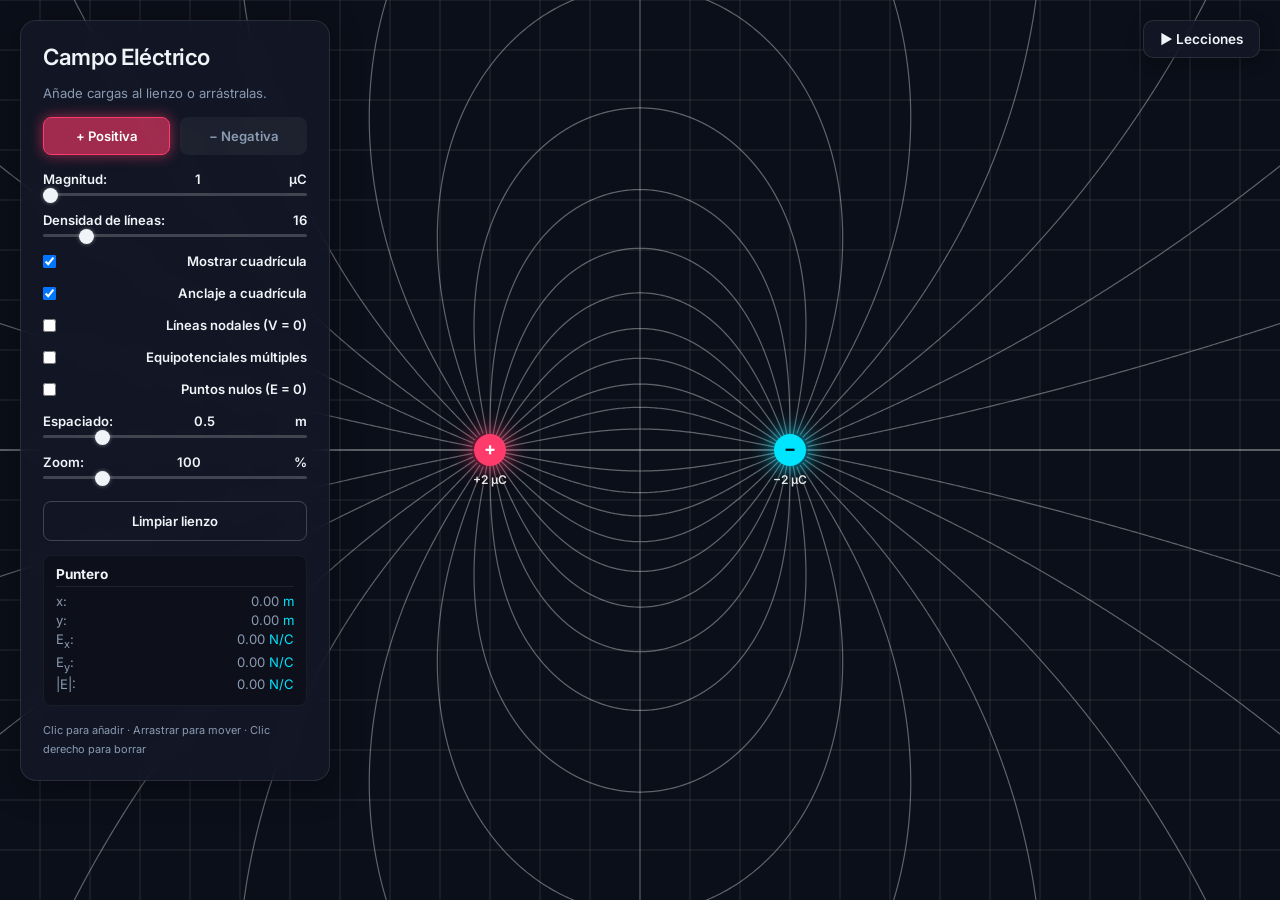
==== visualizador_completo.html @ 5a0ca658 "Simulador de campo eléctrico — nivel ingeniería Visualizador interactivo de electrostática para el c" ====
<!DOCTYPE html>
<html lang="es">
<head>
    <meta charset="UTF-8">
    <meta name="viewport" content="width=device-width, initial-scale=1.0">
    <title>Visualizador de Campo Eléctrico</title>
    <meta name="description" content="Simulación interactiva de líneas de campo eléctrico para configuraciones de cargas puntuales discretas.">
    <link href="https://fonts.googleapis.com/css2?family=Inter:wght@300;400;600&display=swap" rel="stylesheet">
    <style>
        :root {
            --bg-color: #0b0f19;
            --panel-bg: rgba(20, 25, 40, 0.75);
            --panel-border: rgba(255, 255, 255, 0.1);
            --text-main: #f0f4f8;
            --text-muted: #8a9bb2;
            --accent-pos: #ff3b6b;
            --accent-pos-glow: rgba(255, 59, 107, 0.6);
            --accent-neg: #00e5ff;
            --accent-neg-glow: rgba(0, 229, 255, 0.6);
            --accent-gold: #ffca28;
            --challenge-color: #ff9800;
        }

        * { box-sizing: border-box; margin: 0; padding: 0; }

        body {
            font-family: 'Inter', sans-serif;
            background-color: var(--bg-color);
            color: var(--text-main);
            overflow: hidden;
            width: 100vw;
            height: 100vh;
            display: flex;
        }

        #simulationCanvas {
            position: absolute;
            top: 0; left: 0;
            width: 100%; height: 100%;
            z-index: 1;
        }

        /* ── Glass Panel (shared) ── */
        .glass-panel {
            position: absolute;
            background: var(--panel-bg);
            backdrop-filter: blur(14px);
            -webkit-backdrop-filter: blur(14px);
            border: 1px solid var(--panel-border);
            border-radius: 16px;
            padding: 22px;
            z-index: 10;
            box-shadow: 0 8px 32px rgba(0, 0, 0, 0.35);
            display: flex;
            flex-direction: column;
            gap: 14px;
        }

        /* ── Control Panel (left) ── */
        #controlPanel {
            top: 20px;
            left: 20px;
            width: 310px;
            max-height: calc(100vh - 40px);
            overflow-y: auto;
            scrollbar-width: thin;
            scrollbar-color: rgba(255,255,255,0.1) transparent;
        }

        #controlPanel::-webkit-scrollbar { width: 4px; }
        #controlPanel::-webkit-scrollbar-thumb { background: rgba(255,255,255,0.1); border-radius: 2px; }

        h1 { font-size: 1.4rem; font-weight: 600; letter-spacing: -0.5px; }
        h2 { font-size: 1.1rem; font-weight: 600; }

        p, .legend { font-size: 0.82rem; color: var(--text-muted); line-height: 1.45; }

        .controls { display: flex; flex-direction: column; gap: 16px; }

        .charge-selector { display: flex; gap: 10px; }

        button {
            font-family: inherit;
            cursor: pointer;
            border: none;
            border-radius: 8px;
            padding: 10px 12px;
            font-weight: 600;
            font-size: 0.82rem;
            transition: all 0.2s ease;
        }

        .charge-btn {
            flex: 1;
            background: rgba(255,255,255,0.05);
            color: var(--text-muted);
            border: 1px solid transparent;
        }
        .charge-btn:hover { background: rgba(255,255,255,0.1); }
        .charge-btn.active.pos-btn { background: var(--accent-pos-glow); color: #fff; border-color: var(--accent-pos); box-shadow: 0 0 14px var(--accent-pos-glow); }
        .charge-btn.active.neg-btn { background: var(--accent-neg-glow); color: #0b0f19; border-color: var(--accent-neg); box-shadow: 0 0 14px var(--accent-neg-glow); }

        .slider-group { display: flex; flex-direction: column; gap: 6px; }

        label {
            font-size: 0.82rem;
            font-weight: 600;
            display: flex;
            justify-content: space-between;
            align-items: center;
        }

        input[type=range] { -webkit-appearance: none; width: 100%; background: transparent; }
        input[type=range]::-webkit-slider-thumb { -webkit-appearance: none; height: 15px; width: 15px; border-radius: 50%; background: var(--text-main); cursor: pointer; margin-top: -5.5px; box-shadow: 0 0 4px rgba(255,255,255,0.4); }
        input[type=range]::-webkit-slider-runnable-track { width: 100%; height: 3px; cursor: pointer; background: rgba(255,255,255,0.2); border-radius: 2px; }

        .action-btn {
            background: transparent;
            color: var(--text-main);
            border: 1px solid rgba(255,255,255,0.2);
            padding: 11px;
            margin-top: 6px;
        }
        .action-btn:hover { background: rgba(255,255,255,0.05); border-color: rgba(255,255,255,0.4); }

        .info-panel {
            background: rgba(0,0,0,0.25);
            border-radius: 8px;
            padding: 10px 12px;
            font-size: 0.82rem;
            border: 1px solid rgba(255,255,255,0.05);
        }
        .info-panel h3 { font-size: 0.85rem; margin-bottom: 6px; border-bottom: 1px solid rgba(255,255,255,0.08); padding-bottom: 4px; }
        .info-row { display: flex; justify-content: space-between; margin-bottom: 3px; color: var(--accent-neg); }
        .info-row span:first-child { color: var(--text-muted); }

        /* ── Lessons toggle button ── */
        .lessons-toggle-btn {
            position: absolute;
            top: 20px;
            right: 20px;
            z-index: 11;
            background: var(--panel-bg);
            backdrop-filter: blur(14px);
            -webkit-backdrop-filter: blur(14px);
            border: 1px solid var(--panel-border);
            border-radius: 10px;
            color: var(--text-main);
            padding: 10px 16px;
            font-size: 0.85rem;
            box-shadow: 0 4px 16px rgba(0,0,0,0.3);
            transition: background 0.2s, box-shadow 0.2s;
        }
        .lessons-toggle-btn:hover { background: rgba(30,36,58,0.9); box-shadow: 0 4px 24px rgba(0,0,0,0.5); }
        .lessons-toggle-btn.panel-open { opacity: 0; pointer-events: none; }

        /* ── Lesson Panel (right) ── */
        .lesson-panel {
            top: 20px;
            right: 20px;
            width: 340px;
            max-height: calc(100vh - 40px);
            overflow-y: auto;
            scrollbar-width: thin;
            scrollbar-color: rgba(255,255,255,0.1) transparent;
            gap: 12px;
            transition: transform 0.3s ease, opacity 0.3s ease;
        }
        .lesson-panel.hidden {
            transform: translateX(20px);
            opacity: 0;
            pointer-events: none;
        }
        .lesson-panel::-webkit-scrollbar { width: 4px; }
        .lesson-panel::-webkit-scrollbar-thumb { background: rgba(255,255,255,0.1); border-radius: 2px; }

        .lesson-panel-header { display: flex; justify-content: space-between; align-items: center; }

        .icon-btn {
            background: transparent;
            color: var(--text-muted);
            font-size: 1.2rem;
            padding: 2px 6px;
            border-radius: 4px;
            border: 1px solid transparent;
        }
        .icon-btn:hover { color: var(--text-main); border-color: var(--panel-border); }
        .icon-btn.small { font-size: 0.95rem; }

        .lesson-list { display: flex; flex-direction: column; gap: 6px; }

        .lesson-item {
            background: rgba(255,255,255,0.04);
            border: 1px solid rgba(255,255,255,0.07);
            border-radius: 10px;
            padding: 10px 12px;
            cursor: pointer;
            transition: background 0.15s, border-color 0.15s;
            display: flex;
            align-items: center;
            gap: 10px;
        }
        .lesson-item:hover { background: rgba(255,255,255,0.09); border-color: rgba(255,255,255,0.15); }
        .lesson-item.active { background: rgba(0,229,255,0.08); border-color: rgba(0,229,255,0.25); }

        .lesson-item-id { font-size: 0.7rem; font-weight: 600; color: var(--text-muted); min-width: 28px; }
        .lesson-item-title { flex: 1; font-size: 0.82rem; font-weight: 600; line-height: 1.3; }
        .lesson-difficulty { font-size: 0.65rem; color: var(--accent-gold); white-space: nowrap; }

        .topic-badge {
            display: inline-block;
            font-size: 0.65rem;
            padding: 2px 6px;
            border-radius: 4px;
            background: rgba(255,255,255,0.07);
            color: var(--text-muted);
            margin-bottom: 4px;
        }

        .lesson-detail {
            border-top: 1px solid rgba(255,255,255,0.08);
            padding-top: 12px;
            display: flex;
            flex-direction: column;
            gap: 10px;
        }
        .lesson-detail.hidden { display: none; }

        .lesson-detail-header { display: flex; align-items: center; gap: 8px; }

        .lesson-id-badge {
            font-size: 0.7rem;
            font-weight: 700;
            background: rgba(0,229,255,0.15);
            color: var(--accent-neg);
            border-radius: 4px;
            padding: 2px 6px;
        }

        .lesson-detail h3 { font-size: 1rem; font-weight: 600; line-height: 1.3; }
        .lesson-objective { font-size: 0.82rem; color: var(--text-muted); line-height: 1.45; }

        .lesson-section { display: flex; flex-direction: column; gap: 4px; }

        .collapsible-btn {
            background: rgba(255,255,255,0.04);
            border: 1px solid rgba(255,255,255,0.07);
            color: var(--text-main);
            text-align: left;
            padding: 7px 10px;
            border-radius: 6px;
            font-size: 0.78rem;
        }
        .collapsible-btn:hover { background: rgba(255,255,255,0.08); }

        .collapsible-body { padding: 8px 4px; font-size: 0.8rem; line-height: 1.5; color: var(--text-muted); }
        .collapsible-body.hidden { display: none; }
        .collapsible-body p { margin: 0; }

        .hints-list, .questions-list { padding-left: 16px; display: flex; flex-direction: column; gap: 6px; }
        .hints-list li, .questions-list li { font-size: 0.8rem; line-height: 1.45; }
        .hints-list li { list-style: none; padding-left: 0; color: var(--accent-neg); opacity: 0.4; transition: opacity 0.3s; }
        .hints-list li.revealed { opacity: 1; }

        .hint-btn {
            margin-top: 6px;
            background: transparent;
            border: 1px solid rgba(0,229,255,0.3);
            color: var(--accent-neg);
            padding: 5px 10px;
            font-size: 0.75rem;
            border-radius: 6px;
        }
        .hint-btn:hover { background: rgba(0,229,255,0.08); }
        .hint-btn:disabled { opacity: 0.3; cursor: default; }

        .lesson-nav { display: flex; gap: 8px; margin-top: 4px; }
        .nav-btn {
            flex: 1;
            background: rgba(255,255,255,0.05);
            border: 1px solid rgba(255,255,255,0.1);
            color: var(--text-main);
            padding: 7px;
            font-size: 0.78rem;
            border-radius: 7px;
        }
        .nav-btn:hover { background: rgba(255,255,255,0.1); }
        .nav-btn:disabled { opacity: 0.3; cursor: default; }

        .challenge-section { margin-top: 4px; }
        .challenge-start-btn {
            width: 100%;
            background: rgba(255,152,0,0.15);
            border: 1px solid rgba(255,152,0,0.4);
            color: var(--challenge-color);
            padding: 9px;
            font-size: 0.82rem;
            border-radius: 8px;
        }
        .challenge-start-btn:hover { background: rgba(255,152,0,0.25); }

        /* ── Challenge bar (bottom) ── */
        .challenge-bar {
            position: absolute;
            bottom: 20px;
            left: 50%;
            transform: translateX(-50%);
            z-index: 12;
            background: rgba(15,18,30,0.9);
            backdrop-filter: blur(14px);
            -webkit-backdrop-filter: blur(14px);
            border: 1px solid rgba(255,152,0,0.4);
            border-radius: 12px;
            padding: 12px 20px;
            box-shadow: 0 4px 24px rgba(255,152,0,0.15);
            min-width: 540px;
            max-width: calc(100vw - 700px);
        }
        .challenge-bar.hidden { display: none; }

        .challenge-bar-content { display: flex; align-items: center; gap: 14px; flex-wrap: wrap; }

        .challenge-label { font-size: 0.7rem; font-weight: 700; letter-spacing: 1px; color: var(--challenge-color); white-space: nowrap; }
        .challenge-desc { flex: 1; font-size: 0.8rem; color: var(--text-muted); line-height: 1.3; }
        .challenge-controls { display: flex; align-items: center; gap: 8px; }

        .eval-btn {
            background: rgba(255,152,0,0.2);
            border: 1px solid rgba(255,152,0,0.5);
            color: var(--challenge-color);
            padding: 6px 12px;
            border-radius: 7px;
            font-size: 0.78rem;
        }
        .eval-btn:hover { background: rgba(255,152,0,0.35); }

        .score-display {
            font-size: 0.82rem;
            font-weight: 700;
            padding: 4px 10px;
            border-radius: 6px;
            background: rgba(255,255,255,0.05);
            border: 1px solid rgba(255,255,255,0.1);
            white-space: nowrap;
        }
        .score-display.hidden { display: none; }
        .score-display.good { border-color: #4caf50; color: #4caf50; }
        .score-display.ok   { border-color: var(--accent-gold); color: var(--accent-gold); }
        .score-display.poor { border-color: var(--accent-pos); color: var(--accent-pos); }

        .exit-challenge-btn {
            background: transparent;
            border: 1px solid rgba(255,255,255,0.15);
            color: var(--text-muted);
            padding: 6px 10px;
            border-radius: 7px;
            font-size: 0.75rem;
        }
        .exit-challenge-btn:hover { border-color: rgba(255,255,255,0.3); color: var(--text-main); }

        /* ── Responsive ── */
        @media (max-width: 768px) {
            #controlPanel { top: auto; bottom: 80px; left: 10px; width: calc(100% - 20px); max-height: 50vh; }
            .lesson-panel { top: auto; bottom: 80px; right: 10px; width: calc(100% - 20px); max-height: 50vh; }
            .lessons-toggle-btn { top: auto; bottom: 20px; right: 10px; }
            .challenge-bar { bottom: 10px; min-width: unset; max-width: calc(100vw - 20px); left: 10px; transform: none; }
        }
    </style>
</head>
<body>
    <canvas id="simulationCanvas"></canvas>

    <!-- Panel de controles (izquierda) -->
    <div id="controlPanel" class="glass-panel">
        <h1>Campo Eléctrico</h1>
        <p>Añade cargas al lienzo o arrástralas.</p>

        <div class="controls">
            <div class="charge-selector">
                <button id="btnPositive" class="active charge-btn pos-btn">+ Positiva</button>
                <button id="btnNegative" class="charge-btn neg-btn">− Negativa</button>
            </div>

            <div class="slider-group">
                <label for="chargeMagnitude">Magnitud: <span id="magnitudeValue">1</span> &mu;C</label>
                <input type="range" id="chargeMagnitude" min="1" max="10" value="1">
            </div>

            <div class="slider-group">
                <label for="lineDensity">Densidad de líneas: <span id="densityValue">16</span></label>
                <input type="range" id="lineDensity" min="8" max="64" step="8" value="16">
            </div>

            <div class="slider-group">
                <label><input type="checkbox" id="showGrid" checked style="margin-right:5px;"> Mostrar cuadrícula</label>
            </div>

            <div class="slider-group">
                <label><input type="checkbox" id="snapToGrid" checked style="margin-right:5px;"> Anclaje a cuadrícula</label>
            </div>
            <div class="slider-group">
                <label><input type="checkbox" id="showNodalLines" style="margin-right:5px;"> Líneas nodales (V = 0)</label>
            </div>
            <div class="slider-group">
                <label><input type="checkbox" id="showEquipotentials" style="margin-right:5px;"> Equipotenciales múltiples</label>
            </div>
            <div class="slider-group">
                <label><input type="checkbox" id="showNullPoints" style="margin-right:5px;"> Puntos nulos (E = 0)</label>
            </div>

            <div class="slider-group">
                <label for="gridSpacing">Espaciado: <span id="gridSpacingValue">0.5</span> m</label>
                <input type="range" id="gridSpacing" min="0.1" max="2.0" step="0.1" value="0.5">
            </div>
            <div class="slider-group">
                <label for="zoomLevel">Zoom: <span id="zoomValue">100</span>%</label>
                <input type="range" id="zoomLevel" min="20" max="400" step="10" value="100">
            </div>

            <button id="btnClear" class="action-btn">Limpiar lienzo</button>
        </div>

        <div class="info-panel">
            <h3>Puntero</h3>
            <div class="info-row"><span>x:</span>   <span><span id="valX">0.00</span> m</span></div>
            <div class="info-row"><span>y:</span>   <span><span id="valY">0.00</span> m</span></div>
            <div class="info-row"><span>E<sub>x</sub>:</span> <span><span id="valEx">0.00</span> N/C</span></div>
            <div class="info-row"><span>E<sub>y</sub>:</span> <span><span id="valEy">0.00</span> N/C</span></div>
            <div class="info-row"><span>|E|:</span> <span><span id="valEmag">0.00</span> N/C</span></div>
        </div>

        <div class="legend">
            <small>Clic para añadir · Arrastrar para mover · Clic derecho para borrar</small>
        </div>
    </div>

    <!-- Botón flotante para abrir el panel de lecciones -->
    <button id="btnToggleLessons" class="lessons-toggle-btn" title="Abrir panel de lecciones">
        &#9654; Lecciones
    </button>

    <!-- Panel de lecciones (derecha, colapsable) -->
    <div id="lessonPanel" class="glass-panel lesson-panel hidden">
        <div class="lesson-panel-header">
            <h2>Lecciones</h2>
            <button id="btnCloseLessons" class="icon-btn" title="Cerrar">&times;</button>
        </div>

        <div id="lessonList" class="lesson-list"></div>

        <div id="lessonDetail" class="lesson-detail hidden">
            <div class="lesson-detail-header">
                <span id="lessonDetailId" class="lesson-id-badge"></span>
                <button id="btnCloseLesson" class="icon-btn small" title="Cerrar lección">&times;</button>
            </div>
            <h3 id="lessonDetailTitle"></h3>
            <p class="lesson-objective" id="lessonDetailObjective"></p>

            <div class="lesson-section">
                <button class="collapsible-btn" data-target="theoryBody">Teoría &#9660;</button>
                <div id="theoryBody" class="collapsible-body hidden">
                    <p id="lessonDetailTheory"></p>
                </div>
            </div>

            <div class="lesson-section">
                <button class="collapsible-btn" data-target="hintsBody">Pistas &#9660;</button>
                <div id="hintsBody" class="collapsible-body hidden">
                    <ul id="lessonDetailHints" class="hints-list"></ul>
                    <button id="btnNextHint" class="hint-btn">Siguiente pista</button>
                </div>
            </div>

            <div class="lesson-section">
                <button class="collapsible-btn" data-target="questionsBody">Preguntas &#9660;</button>
                <div id="questionsBody" class="collapsible-body hidden">
                    <ol id="lessonDetailQuestions" class="questions-list"></ol>
                </div>
            </div>

            <div class="lesson-nav">
                <button id="btnPrevLesson" class="nav-btn">&#8592; Anterior</button>
                <button id="btnNextLesson" class="nav-btn">Siguiente &#8594;</button>
            </div>

            <div id="challengeSection" class="challenge-section hidden">
                <button id="btnStartChallenge" class="challenge-start-btn">&#9654; Iniciar reto</button>
            </div>
        </div>
    </div>

    <!-- Barra de reto (aparece durante el modo reto) -->
    <div id="challengeBar" class="challenge-bar hidden">
        <div class="challenge-bar-content">
            <span class="challenge-label">MODO RETO</span>
            <span id="challengeDesc" class="challenge-desc"></span>
            <div class="challenge-controls">
                <button id="btnEvaluate" class="eval-btn">Evaluar similitud</button>
                <div id="scoreDisplay" class="score-display hidden">
                    Similitud: <span id="scoreValue">--</span>%
                </div>
                <button id="btnExitChallenge" class="exit-challenge-btn">Salir del reto</button>
            </div>
        </div>
    </div>

    <script>
    // ── Lesson data ────────────────────────────────────────────────────────────
    window.LESSONS = [
  {
    "id": "L01",
    "title": "Una carga puntual positiva: campo radial",
    "topic": "cargas_puntuales",
    "difficulty": 1,
    "physics_scenario": "Colocar una única carga puntual q = +1 nC en el origen (0, 0). Observar las líneas de campo eléctrico saliendo radialmente, el mapa de potencial decreciente con 1/r, y la ausencia de puntos nulos en la región visible.",
    "charges": [
      { "x_m": 0, "y_m": 0, "q": 1, "sign": 1 }
    ],
    "settings": {
      "zoom": 80,
      "lineDensity": 24,
      "showNodalLines": false,
      "showNullPoints": false,
      "showEquipotentials": true
    },
    "objective": "Relacionar la estructura radial del campo eléctrico con la Ley de Coulomb y deducir magnitud y posición de una carga puntual a partir de la topología del campo.",
    "theory": "Una carga puntual positiva q genera un campo E = kq/r² dirigido radialmente hacia afuera, con k ≈ 8.99×10⁹ N·m²/C². El potencial es V = kq/r, función solo de r, por lo que las superficies equipotenciales son esferas (círculos en 2D) centradas en la carga. La relación E = −∇V impone que las líneas de campo sean perpendiculares a las equipotenciales en todo punto. La densidad de líneas de campo es proporcional a |q|: doblar q dobla la densidad.",
    "hints": [],
    "questions": [
      "Si el campo en r₀ vale E₀, expresa E(2r₀) y E(r₀/3) en función de E₀. ¿A qué tasa decae E con la distancia?",
      "Dos puntos P₁ y P₂ están sobre la misma equipotencial. Demuestra que el trabajo realizado por el campo al mover una carga de prueba q₀ de P₁ a P₂ es nulo, usando W = q₀ΔV.",
      "El número de líneas de campo emitidas por q=3 es el triple que por q=1 (a igual configuración del slider). Usa este hecho para estimar la magnitud de la carga objetivo antes de colocarla.",
      "Si en el punto (x₀, y₀) el campo apunta en dirección (cos θ, sin θ), ¿qué concluyes sobre la posición de la carga? Generaliza: ¿cómo determinas la posición de una carga puntual a partir de dos vectores de campo en puntos distintos?"
    ],
    "challenge": {
      "description": "El campo objetivo corresponde a una sola carga positiva descentrada. Los círculos fantasma indican su posición aproximada. Antes de colocarla, estima su magnitud q usando la densidad de líneas de campo del objetivo comparada con la de la configuración base (q=1): el número de líneas emitidas escala linealmente con q. Coloca la carga con la magnitud correcta y verifica que las equipotenciales coinciden.",
      "target_charges": [
        { "x_m": 2.0, "y_m": 1.5, "q": 6, "sign": 1 }
      ]
    }
  },
  {
    "id": "L02",
    "title": "Una carga puntual negativa: inversión del campo",
    "topic": "cargas_puntuales",
    "difficulty": 1,
    "physics_scenario": "Colocar una única carga puntual q = -1 nC en el origen (0, 0). Comparar con L01: las líneas de campo apuntan hacia la carga y el potencial es negativo.",
    "charges": [
      { "x_m": 0, "y_m": 0, "q": 1, "sign": -1 }
    ],
    "settings": {
      "zoom": 80,
      "lineDensity": 16,
      "showNodalLines": false,
      "showNullPoints": false,
      "showEquipotentials": true
    },
    "objective": "Reconocer cómo el signo de una carga puntual invierte la dirección del campo sin alterar la geometría de las equipotenciales, e inferir signo y magnitud a partir de la topología.",
    "theory": "El campo de una carga puntual es E = kq/r² r̂, donde el signo de q determina si E apunta radialmente hacia afuera (q>0) o hacia adentro (q<0). El potencial V = kq/r toma valores negativos para q<0, pero las superficies equipotenciales siguen siendo esferas concéntricas. La relación E = −∇V exige que el campo apunte en la dirección de máxima disminución de V, es decir, hacia el mínimo — que aquí está en la propia carga negativa. El flujo eléctrico a través de cualquier superficie cerrada que contenga la carga es Φ = q/ε₀ (Ley de Gauss), negativo si q < 0.",
    "hints": [],
    "questions": [
      "Aplica la Ley de Gauss a una superficie esférica de radio r centrada en la carga q < 0: calcula el flujo Φ = ∮E·dA y despeja E(r). ¿Coincide con la Ley de Coulomb?",
      "Si V = kq/r con q = −4 μC y r = 2 m, calcula V numéricamente. ¿Qué trabajo realiza el campo al traer una carga de prueba q₀ = +1 μC desde infinito hasta ese punto?",
      "El campo objetivo tiene una carga negativa descentrada. A partir del patrón de convergencia de las líneas de campo, deduce en qué cuadrante está la carga y si su magnitud es mayor o menor que la de la configuración base.",
      "Compara visualmente el espaciado de equipotenciales cerca de la carga con el del objetivo. ¿Cómo usas esa diferencia para estimar |q|?"
    ],
    "challenge": {
      "description": "El campo objetivo converge hacia un sumidero negativo descentrado. El fantasma indica posición aproximada y signo (círculo cian). Deduce la magnitud |q| analizando: (1) la densidad de líneas de campo comparada con q=1, (2) el espaciado de equipotenciales. Coloca la carga con el valor correcto y verifica.",
      "target_charges": [
        { "x_m": -1.5, "y_m": 1.0, "q": 4, "sign": -1 }
      ]
    }
  },
  {
    "id": "L03",
    "title": "Dipolo eléctrico: dos cargas opuestas",
    "topic": "principio_superposicion",
    "difficulty": 2,
    "physics_scenario": "Colocar q1 = +5 en (-1, 0) y q2 = -5 en (+1, 0). Visualizar las líneas de campo que nacen en la carga positiva y mueren en la negativa, el plano equipotencial V=0 en x=0, y la estructura típica del dipolo.",
    "charges": [
      { "x_m": -1, "y_m": 0, "q": 5, "sign": 1 },
      { "x_m": 1, "y_m": 0, "q": 5, "sign": -1 }
    ],
    "settings": {
      "zoom": 100,
      "lineDensity": 24,
      "showNodalLines": true,
      "showNullPoints": false,
      "showEquipotentials": true
    },
    "objective": "Analizar la estructura del campo de un dipolo simétrico y predecir cómo cambia la topología cuando las magnitudes son desiguales y la orientación es oblicua.",
    "theory": "Un dipolo eléctrico con cargas ±q separadas por d tiene momento dipolar p = qd dirigido de −q a +q. El campo total es E(r) = E₊(r) + E₋(r) por superposición vectorial. Sobre la mediatriz (perpendicular bisectriz), las componentes axiales se cancelan y queda E antiparalelo a p. A distancias r ≫ d, el campo dipolar decae como 1/r³ (más rápido que el monopolar 1/r²). La línea nodal V=0 es exactamente la mediatriz cuando |q₊| = |q₋|; si las magnitudes son distintas, la línea nodal se desplaza hacia la carga de menor módulo.",
    "hints": [],
    "questions": [
      "En el punto medio entre las dos cargas, calcula E_total vectorialmente usando Coulomb (con q=5, separación total 2 m). Compara el resultado con lo que muestra el vector de campo del simulador en el origen.",
      "Sobre la mediatriz (eje y), demuestra analíticamente que E_y = 0 en todo punto. ¿Qué implica esto sobre la dirección del campo sobre ese eje?",
      "Si en el objetivo las magnitudes son desiguales (|q₊| ≠ |q₋|), la línea nodal V=0 ya no coincide con la mediatriz. Activa la visualización de líneas nodales y mide el desplazamiento. ¿Hacia qué carga se desplaza y por qué?",
      "El potencial en un punto lejano (r ≫ d) sobre la mediatriz es V ≈ −kp·r̂/r². Si en el objetivo p apunta en dirección oblicua, ¿en qué dirección apunta E a gran distancia en el eje x?"
    ],
    "challenge": {
      "description": "El campo objetivo corresponde a un dipolo con magnitudes desiguales y orientación oblicua: los dos fantasmas no están sobre ningún eje cartesiano. La línea nodal V=0 (actívala) no es perpendicular al segmento que une las cargas. Deduce la razón |q₊|/|q₋| a partir del desplazamiento de la línea nodal, coloca las cargas con las magnitudes correctas y calcula el vector momento dipolar resultante p = Σqᵢrᵢ.",
      "target_charges": [
        { "x_m": -2.5, "y_m": 0.8, "q": 3, "sign": 1 },
        { "x_m": 1.5, "y_m": -0.8, "q": 5, "sign": -1 }
      ]
    }
  },
  {
    "id": "L04",
    "title": "Dos cargas iguales: punto nulo entre ellas",
    "topic": "principio_superposicion",
    "difficulty": 2,
    "physics_scenario": "Colocar q1 = +1 en (-2, 0) y q2 = +1 en (+2, 0). Identificar el punto nulo en el origen por simetría y la estructura de campo de repulsión mutua.",
    "charges": [
      { "x_m": -2, "y_m": 0, "q": 1, "sign": 1 },
      { "x_m": 2, "y_m": 0, "q": 1, "sign": 1 }
    ],
    "settings": {
      "zoom": 80,
      "lineDensity": 16,
      "showNodalLines": false,
      "showNullPoints": true,
      "showEquipotentials": true
    },
    "objective": "Localizar puntos nulos del campo mediante superposición vectorial y analizar su estabilidad como punto crítico del potencial.",
    "theory": "Dos cargas del mismo signo producen un punto nulo en el interior del segmento que las une, donde los campos individuales tienen igual magnitud y direcciones opuestas: kq₁/d₁² = kq₂/d₂² con d₁ + d₂ = D (separación total). Para q₁ = q₂ la solución es d₁ = d₂ = D/2 por simetría. El potencial en ese punto es V = k(q₁/d₁ + q₂/d₂) ≠ 0 — el campo nulo no implica potencial nulo. Por el teorema de Earnshaw (consecuencia de ∇²V = 0 en el vacío), el punto nulo es un punto de silla del potencial: estable en una dirección, inestable en la perpendicular.",
    "hints": [],
    "questions": [
      "Calcula el potencial V en el punto nulo (origen) para q₁ = q₂ = 1 μC en x = ±2 m. ¿Es cero? ¿Por qué E = 0 no implica V = 0?",
      "Una carga de prueba +q₀ colocada en el punto nulo sobre el eje x: si se desplaza una distancia δ hacia +x, ¿la fuerza neta la regresa al origen o la aleja? Justifica con la condición kq/(d−δ)² vs kq/(d+δ)².",
      "El objetivo tiene tres fuentes positivas en un triángulo. Con las posiciones que deduces de los fantasmas, escribe la condición vectorial E₁ + E₂ + E₃ = 0 para localizar el punto nulo. ¿Cuántos puntos nulos esperas?",
      "Para tres cargas positivas no colineales, el número de puntos nulos en el plano es n−1 = 2. Activa la visualización y comprueba que hay exactamente dos. ¿Están dentro o fuera del triángulo que forman las cargas?"
    ],
    "challenge": {
      "description": "El campo objetivo presenta tres fuentes positivas en configuración triangular no equilátera. Los dos puntos nulos (actívalos) no son simétricos respecto a ningún eje. Deduce las magnitudes de cada carga a partir de la posición de los puntos nulos: la condición kΣqᵢ/dᵢ² = 0 vectorialmente restringe las razones. Coloca las tres cargas y verifica que los puntos nulos del simulador coincidan con los del objetivo.",
      "target_charges": [
        { "x_m": -3.0, "y_m": 0.0, "q": 2, "sign": 1 },
        { "x_m": 1.0, "y_m": 1.5, "q": 2, "sign": 1 },
        { "x_m": 1.0, "y_m": -1.5, "q": 3, "sign": 1 }
      ]
    }
  },
  {
    "id": "L05",
    "title": "Cargas asimétricas: localización del punto nulo",
    "topic": "principio_superposicion",
    "difficulty": 2,
    "physics_scenario": "Colocar q1 = +4 en (-2, 0) y q2 = +1 en (+2, 0). Predecir analíticamente la posición del punto nulo usando kq₁/d₁² = kq₂/d₂² y verificarlo con el simulador.",
    "charges": [
      { "x_m": -2, "y_m": 0, "q": 4, "sign": 1 },
      { "x_m": 2, "y_m": 0, "q": 1, "sign": 1 }
    ],
    "settings": {
      "zoom": 80,
      "lineDensity": 16,
      "showNodalLines": false,
      "showNullPoints": true,
      "showEquipotentials": true
    },
    "objective": "Localizar el punto nulo entre dos cargas positivas desiguales y usar su posición como dato para inferir la razón de magnitudes de una distribución desconocida.",
    "theory": "El punto nulo entre dos cargas positivas q₁ (en x₁) y q₂ (en x₂) satisface kq₁/d₁² = kq₂/d₂², donde d₁ y d₂ son las distancias de ese punto a cada carga. Esto equivale a d₁/d₂ = √(q₁/q₂). Con d₁ + d₂ = |x₂ − x₁| = D se obtiene d₂ = D/(1 + √(q₁/q₂)), que permite ubicar el punto nulo sin conocer k. Este resultado es un problema inverso útil: si se observa el punto nulo a fracción f del segmento desde q₂, entonces q₁/q₂ = ((1−f)/f)².",
    "hints": [],
    "questions": [
      "Para q₁ = 4 en x = −2 m y q₂ = 1 en x = +2 m, calcula la posición exacta del punto nulo sobre el eje x. Compara con la posición indicada por el simulador.",
      "El objetivo tiene q₁ y q₂ desconocidas. El punto nulo está a fracción f desde la carga derecha respecto al segmento total. Exprésalo: q₁/q₂ en función de f. Mide f en el simulador y calcula la razón.",
      "¿Existe un punto nulo fuera del segmento entre las cargas (en la prolongación del eje x)? Argumenta analíticamente por qué no para dos cargas del mismo signo.",
      "Si q₂ se invierte a −q₂ (manteniendo q₁ > 0), ¿existe punto nulo en el eje x? Si existe, ¿está entre las cargas, a la izquierda o a la derecha? Demuéstralo analíticamente y verifica con el simulador."
    ],
    "challenge": {
      "description": "El campo objetivo tiene dos fuentes positivas sobre el eje x. El punto nulo (actívalo) está ubicado a una fracción f = 1/4 de la separación total medida desde la carga derecha. Usa esta fracción para deducir la razón q₁/q₂ mediante la fórmula q₁/q₂ = ((1−f)/f)². La separación total entre cargas es de 5 m. Determina las posiciones y magnitudes de ambas cargas y verifica que el punto nulo coincide con el objetivo.",
      "target_charges": [
        { "x_m": -2.5, "y_m": 0.0, "q": 9, "sign": 1 },
        { "x_m": 2.5, "y_m": 0.0, "q": 1, "sign": 1 }
      ]
    }
  },
  {
    "id": "L06",
    "title": "Distribución lineal discreta: aproximación a línea cargada",
    "topic": "distribuciones_continuas",
    "difficulty": 3,
    "physics_scenario": "Colocar 5 cargas de +1 equiespaciadas en (-2,0) a (2,0). Observar el campo transversal ~1/r cerca del centro y los efectos de borde en los extremos.",
    "charges": [
      { "x_m": -2, "y_m": 0, "q": 1, "sign": 1 },
      { "x_m": -1, "y_m": 0, "q": 1, "sign": 1 },
      { "x_m": 0,  "y_m": 0, "q": 1, "sign": 1 },
      { "x_m": 1,  "y_m": 0, "q": 1, "sign": 1 },
      { "x_m": 2,  "y_m": 0, "q": 1, "sign": 1 }
    ],
    "settings": {
      "zoom": 80,
      "lineDensity": 16,
      "showNodalLines": false,
      "showNullPoints": false,
      "showEquipotentials": true
    },
    "objective": "Comprender la transición del campo puntual al campo lineal mediante superposición discreta y cuantificar el régimen de validez de cada aproximación.",
    "theory": "Para N cargas iguales alineadas con separación a, el potencial en un punto del eje perpendicular a distancia y del centro es V(y) = kΣq/√(xᵢ²+y²). Cerca del centro con y ≪ L (L = longitud total), la suma converge al resultado de la línea continua: E_⊥(y) ≈ λ/(2πε₀y), donde λ = Nq/L es la densidad lineal. Para y ≫ L, la distribución se ve como una carga puntual: E ≈ kNq/y². La transición ocurre en y ~ L/2. El potencial de la línea finita en puntos del eje perpendicular es V(y) = 2kλ sinh⁻¹(L/2y), que reduce a kNq/y para y ≫ L y a 2kλ ln(L/y) para y ≪ L.",
    "hints": [],
    "questions": [
      "Para la distribución base (5 cargas, q=1, L=4 m), calcula numéricamente V en el punto (0, 1) sumando V_i = kq/r_i para cada carga. Compara con la aproximación de línea continua V ≈ 2kλ sinh⁻¹(L/2y) con λ = 5q/L.",
      "¿A qué distancia y* del eje la distribución de 5 cargas se vuelve indistinguible (error < 5%) de una carga puntual Q=5q? Estima y* del simulador y verifica con la condición y* ≫ L.",
      "El campo objetivo incluye una carga negativa embebida entre positivas. ¿Cómo cambia la forma de las equipotenciales respecto al caso todo-positivo? Deduce la posición y magnitud de la carga negativa antes de leer los fantasmas.",
      "Calcula la carga neta Q_neta del objetivo. Para Q_neta ≠ 0, ¿cómo decae el potencial a gran distancia? Para Q_neta = 0 con momento dipolar p ≠ 0, ¿cómo decae V? Observa las equipotenciales lejanas y clasifica el régimen."
    ],
    "challenge": {
      "description": "El campo objetivo contiene cinco cargas sobre el eje x, pero la distribución no es uniforme: hay al menos una carga de signo negativo. Las equipotenciales centrales presentan una depresión (región de V bajo) rodeada de V alto. Deduce: (1) el número y posición de cada carga, (2) la carga neta Q_neta, (3) el momento dipolar efectivo p = Σqᵢxᵢ. Verifica que tu configuración reproduce la topología del campo objetivo.",
      "target_charges": [
        { "x_m": -2.0, "y_m": 0.0, "q": 2, "sign": 1 },
        { "x_m": -1.0, "y_m": 0.0, "q": 2, "sign": 1 },
        { "x_m":  0.0, "y_m": 0.0, "q": 5, "sign": -1 },
        { "x_m":  1.0, "y_m": 0.0, "q": 2, "sign": 1 },
        { "x_m":  2.0, "y_m": 0.0, "q": 2, "sign": 1 }
      ]
    }
  },
  {
    "id": "L07",
    "title": "Distribución anular discreta: simetría y perturbaciones",
    "topic": "distribuciones_continuas",
    "difficulty": 3,
    "physics_scenario": "8 cargas de +1 sobre círculo de radio 2 m en ángulos 0°, 45°, ..., 315°. Campo nulo en el centro por simetría; comportamiento tipo carga puntual Q=8q lejos del anillo.",
    "charges": [
      { "x_m":  2.000, "y_m":  0.000, "q": 1, "sign": 1 },
      { "x_m":  1.414, "y_m":  1.414, "q": 1, "sign": 1 },
      { "x_m":  0.000, "y_m":  2.000, "q": 1, "sign": 1 },
      { "x_m": -1.414, "y_m":  1.414, "q": 1, "sign": 1 },
      { "x_m": -2.000, "y_m":  0.000, "q": 1, "sign": 1 },
      { "x_m": -1.414, "y_m": -1.414, "q": 1, "sign": 1 },
      { "x_m":  0.000, "y_m": -2.000, "q": 1, "sign": 1 },
      { "x_m":  1.414, "y_m": -1.414, "q": 1, "sign": 1 }
    ],
    "settings": {
      "zoom": 80,
      "lineDensity": 16,
      "showNodalLines": false,
      "showNullPoints": true,
      "showEquipotentials": true
    },
    "objective": "Cuantificar cómo una perturbación monopolar en una distribución anular rompe la simetría, desplaza el punto nulo y genera un momento dipolar residual medible.",
    "theory": "En el anillo simétrico de N cargas iguales, el campo en el centro es E=0 exactamente porque cada carga tiene una pareja antipodal que cancela su contribución. Si se reemplaza una carga q₀ por q₀ + Δq, la simetría se rompe y el punto nulo se desplaza desde el origen. El desplazamiento δ puede estimarse linealizando: δ ≈ R·Δq/(N·q₀) para Δq ≪ Nq₀. El momento dipolar residual es |p| = Δq·R, donde R es el radio del anillo. A distancias r ≫ R, el campo pasa de cuadrupolar (escala como 1/r³ para N≥3 con igual carga) a dipolar (1/r²) cuando la perturbación domina.",
    "hints": [],
    "questions": [
      "Para el anillo simétrico (8 cargas, q=1, R=2 m), demuestra que E=0 en el origen emparejando cada carga con su antipodal. ¿La demostración requiere conocer k?",
      "En el objetivo una carga tiene magnitud Δq adicional respecto a las demás. Mide el desplazamiento δ del punto nulo respecto al origen. Usa δ ≈ R·Δq/(N·q₀) para estimar Δq y compara con el tamaño del fantasma.",
      "Calcula el momento dipolar residual p = Δq·R para la perturbación estimada. ¿En qué dirección apunta p? ¿Coincide con la dirección del desplazamiento del punto nulo?",
      "Para r ≫ R, el potencial del anillo perturbado es V ≈ kNq/r + kp·cos(θ)/r². ¿Cómo cambia la tasa de decaimiento del campo respecto al anillo perfecto? Observa las equipotenciales lejanas."
    ],
    "challenge": {
      "description": "El campo objetivo corresponde a un anillo de 8 cargas positivas sobre un círculo de radio 2 m, pero con simetría rota: una de las cargas tiene magnitud diferente. El punto nulo (actívalo) se ha desplazado del origen. Determina: (1) qué carga (posición angular) tiene la perturbación, (2) su magnitud Δq, usando el desplazamiento del punto nulo y la relación δ ≈ R·Δq/(N·q₀). Coloca las 8 cargas con las magnitudes correctas y verifica el desplazamiento del punto nulo.",
      "target_charges": [
        { "x_m":  2.000, "y_m":  0.000, "q": 4, "sign": 1 },
        { "x_m":  1.414, "y_m":  1.414, "q": 1, "sign": 1 },
        { "x_m":  0.000, "y_m":  2.000, "q": 1, "sign": 1 },
        { "x_m": -1.414, "y_m":  1.414, "q": 1, "sign": 1 },
        { "x_m": -2.000, "y_m":  0.000, "q": 1, "sign": 1 },
        { "x_m": -1.414, "y_m": -1.414, "q": 1, "sign": 1 },
        { "x_m":  0.000, "y_m": -2.000, "q": 1, "sign": 1 },
        { "x_m":  1.414, "y_m": -1.414, "q": 1, "sign": 1 }
      ]
    }
  },
  {
    "id": "L08",
    "title": "Reto de ingeniería: inferencia inversa de distribución cuadrupolar",
    "topic": "reto_diseno",
    "difficulty": 4,
    "physics_scenario": "Cuadrupolo planar: +5 en (±2, 0), -5 en (0, ±2). Momento dipolar nulo, cuadrupolar no nulo. Punto nulo en origen, líneas nodales en y=±x. Referencia para que el estudiante diseñe variantes con simetría rota.",
    "charges": [
      { "x_m":  2, "y_m":  0, "q": 5, "sign":  1 },
      { "x_m": -2, "y_m":  0, "q": 5, "sign":  1 },
      { "x_m":  0, "y_m":  2, "q": 5, "sign": -1 },
      { "x_m":  0, "y_m": -2, "q": 5, "sign": -1 }
    ],
    "settings": {
      "zoom": 90,
      "lineDensity": 24,
      "showNodalLines": true,
      "showNullPoints": true,
      "showEquipotentials": true
    },
    "objective": "Reconstruir una distribución de carga desconocida a partir de su topología de campo e identificar los invariantes multipolares que caracterizan la configuración.",
    "theory": "La expansión multipolar del potencial es V(r) = k[Q/r + p·r̂/r² + Σᵢⱼ Qᵢⱼ rᵢrⱼ/(2r⁴) + …]. Para una distribución neutra (Q=0) con momento dipolar p=0, el término dominante lejano es cuadrupolar: V ~ 1/r³, E ~ 1/r⁴. El tensor cuadrupolar Qᵢⱼ = Σₙ qₙ(3rₙᵢrₙⱼ − r²ₙδᵢⱼ)/2 determina la topología del campo. Las líneas nodales V=0 son las curvas donde la suma de potenciales de todas las cargas se anula: dividen el plano en regiones de V>0 y V<0. El teorema de Earnshaw (∇²V = 0 en el vacío) garantiza que ningún punto nulo de E puede ser mínimo estable de energía potencial: siempre es un punto de silla.",
    "hints": [],
    "questions": [
      "Verifica que el momento dipolar p = Σqᵢrᵢ = 0 para el cuadrupolo de referencia. ¿Qué condición de simetría garantiza p=0 sin necesidad de calcular la suma?",
      "Demuestra que V=0 sobre la recta y=x tomando un punto genérico (a,a): empareja cada carga +5 con una −5 equidistante a (a,a) y muestra que sus contribuciones se cancelan por pares. ¿Esta demostración se mantiene si las magnitudes son distintas?",
      "El campo objetivo tiene simetría rota: los dos fantasmas negativos tienen magnitudes distintas. Esto implica p ≠ 0. Estima |p| a partir del desplazamiento de las líneas nodales respecto a y=±x y verifica que la dirección de p es consistente con la asimetría.",
      "Usando ∇²V = 0 (ecuación de Laplace), argumenta por qué el potencial no puede tener un mínimo local en el punto nulo. ¿Qué tipo de punto crítico es (mínimo, máximo, silla)? ¿Cómo lo confirmas observando las equipotenciales alrededor del punto nulo?"
    ],
    "challenge": {
      "description": "El campo objetivo tiene topología cuadrupolar con simetría rota: las cuatro cargas no son de igual magnitud. La carga neta es Q_neta = 0 pero el momento dipolar p ≠ 0: las líneas nodales V=0 (actívalas) no coinciden exactamente con y=±x. A partir de la desviación angular de las líneas nodales y la posición del punto nulo, determina las magnitudes de las cuatro cargas. Verifica que tu configuración satisface Q_neta = 0. El teorema de Earnshaw garantiza que el punto nulo es un punto de silla — compruébalo observando las equipotenciales.",
      "target_charges": [
        { "x_m":  2.0, "y_m":  0.0, "q": 5, "sign":  1 },
        { "x_m": -2.0, "y_m":  0.0, "q": 5, "sign":  1 },
        { "x_m":  0.0, "y_m":  2.0, "q": 3, "sign": -1 },
        { "x_m":  0.0, "y_m": -2.0, "q": 7, "sign": -1 }
      ]
    }
  }
];

    // ── Simulation ─────────────────────────────────────────────────────────
    const canvas = document.getElementById('simulationCanvas');
    const ctx = canvas.getContext('2d');

    let width, height;

    // Simulation parameters
    let pixelsPerMeter = 100;
    function getEScale() { return 8.99e3 * pixelsPerMeter * pixelsPerMeter; }
    const stepSize = 2;
    const maxSteps = 2000;
    const fieldLineColor = 'rgba(255, 255, 255, 0.35)';
    const chargeRadiusBase = 12;

    let charges = [];
    let isDragging = false;
    let draggedCharge = null;
    let currentChargeSign = 1;
    let currentMagnitude = 1;
    let linesPerCharge = 16;

    let pointerX = 0, pointerY = 0;
    let pointerX_m = 0, pointerY_m = 0;
    let showPointer = false;
    let showGrid   = true;
    let snapEnabled = true;
    let gridSpacingMeters = 0.5;
    let showNodalLines = false;
    let showNullPoints = false;
    let showEquipotentials = false;

    let cameraX = 0, cameraY = 0;
    let isMouseDown = false, isPanning = false, hasMoved = false;
    let lastMouseX = 0, lastMouseY = 0;

    // Interaction flag: while true, skip expensive grid computations so drag stays fluid.
    let _interacting = false;
    let _idleTimer = 0;

    // DOM elements
    const btnPositive      = document.getElementById('btnPositive');
    const btnNegative      = document.getElementById('btnNegative');
    const magSlider        = document.getElementById('chargeMagnitude');
    const magValue         = document.getElementById('magnitudeValue');
    const densitySlider    = document.getElementById('lineDensity');
    const densityValue     = document.getElementById('densityValue');
    const gridCheckbox     = document.getElementById('showGrid');
    const snapCheckbox     = document.getElementById('snapToGrid');
    const gridSlider       = document.getElementById('gridSpacing');
    const gridValue        = document.getElementById('gridSpacingValue');
    const nodalCheckbox    = document.getElementById('showNodalLines');
    const nullCheckbox     = document.getElementById('showNullPoints');
    const equipCheckbox    = document.getElementById('showEquipotentials');
    const zoomSlider       = document.getElementById('zoomLevel');
    const zoomValue        = document.getElementById('zoomValue');
    const btnClear         = document.getElementById('btnClear');
    const valX   = document.getElementById('valX');
    const valY   = document.getElementById('valY');
    const valEx  = document.getElementById('valEx');
    const valEy  = document.getElementById('valEy');
    const valEmag = document.getElementById('valEmag');

    // ─── Coordinate helpers ────────────────────────────────────────────────────

    function updateChargePixels() {
        const cx = width/2 + cameraX, cy = height/2 + cameraY;
        for (let c of charges) {
            c.x = c.x_m * pixelsPerMeter + cx;
            c.y = -c.y_m * pixelsPerMeter + cy;
        }
    }

    function resize() {
        width  = window.innerWidth;
        height = window.innerHeight;
        const dpr = window.devicePixelRatio || 1;
        canvas.width  = width  * dpr;
        canvas.height = height * dpr;
        ctx.scale(dpr, dpr);
        updateChargePixels();
        if (challengeActive) updateTargetChargePixels();
        scheduleRender();
    }
    window.addEventListener('resize', resize);

    // ─── UI listeners ─────────────────────────────────────────────────────────

    btnPositive.addEventListener('click', () => {
        currentChargeSign = 1;
        btnPositive.classList.add('active');
        btnNegative.classList.remove('active');
    });
    btnNegative.addEventListener('click', () => {
        currentChargeSign = -1;
        btnNegative.classList.add('active');
        btnPositive.classList.remove('active');
    });
    magSlider.addEventListener('input', e => {
        currentMagnitude = parseInt(e.target.value);
        magValue.textContent = currentMagnitude;
    });
    densitySlider.addEventListener('input', e => {
        linesPerCharge = parseInt(e.target.value);
        densityValue.textContent = linesPerCharge;
        scheduleRender();
    });
    gridCheckbox.addEventListener('change', e => { showGrid = e.target.checked; scheduleRender(); });
    snapCheckbox.addEventListener('change', e => { snapEnabled = e.target.checked; scheduleRender(); });
    gridSlider.addEventListener('input', e => {
        gridSpacingMeters = parseFloat(e.target.value);
        gridValue.textContent = gridSpacingMeters.toFixed(1);
        scheduleRender();
    });
    nodalCheckbox.addEventListener('change', e => { showNodalLines = e.target.checked; scheduleRender(); });
    nullCheckbox.addEventListener('change',  e => { showNullPoints = e.target.checked; scheduleRender(); });
    equipCheckbox.addEventListener('change', e => { showEquipotentials = e.target.checked; scheduleRender(); });
    zoomSlider.addEventListener('input', e => {
        pixelsPerMeter = parseInt(e.target.value);
        zoomValue.textContent = pixelsPerMeter;
        updateChargePixels();
        if (challengeActive) updateTargetChargePixels();
        if (showPointer) {
            const cx = width/2 + cameraX, cy = height/2 + cameraY;
            pointerX = pointerX_m * pixelsPerMeter + cx;
            pointerY = -pointerY_m * pixelsPerMeter + cy;
            const sn = getSnappedCoords(pointerX, pointerY);
            pointerX = sn.x; pointerY = sn.y;
        }
        scheduleRender();
    });
    btnClear.addEventListener('click', () => {
        charges = [];
        cameraX = 0; cameraY = 0;
        scheduleRender();
    });

    // ─── Canvas interaction ────────────────────────────────────────────────────

    function getSnappedCoords(x, y) {
        if (!snapEnabled) return {x, y};
        const sp = gridSpacingMeters * pixelsPerMeter;
        const cx = width/2 + cameraX, cy = height/2 + cameraY;
        const rx = Math.round((x - cx) / sp) * sp;
        const ry = Math.round((y - cy) / sp) * sp;
        return {x: rx + cx, y: ry + cy};
    }

    canvas.addEventListener('mousedown', e => {
        isMouseDown = true; hasMoved = false;
        lastMouseX = e.clientX; lastMouseY = e.clientY;
        draggedCharge = charges.find(c => {
            const dx = e.clientX - c.x, dy = e.clientY - c.y;
            return Math.sqrt(dx*dx + dy*dy) < chargeRadiusBase + c.q * 2 + 5;
        });
        if (draggedCharge) isDragging = true;
        _interacting = true;
        clearTimeout(_idleTimer);
    });

    canvas.addEventListener('mousemove', e => {
        const mx = e.clientX, my = e.clientY;
        if (isMouseDown) {
            const dx = mx - lastMouseX, dy = my - lastMouseY;
            if (!hasMoved && Math.sqrt(dx*dx + dy*dy) > 3) {
                hasMoved = true;
                if (!isDragging) isPanning = true;
            }
            if (isPanning) {
                cameraX += dx; cameraY += dy;
                updateChargePixels();
                if (challengeActive) updateTargetChargePixels();
            }
        }
        lastMouseX = mx; lastMouseY = my;

        const sn = getSnappedCoords(mx, my);
        pointerX = sn.x; pointerY = sn.y;
        const cx = width/2 + cameraX, cy = height/2 + cameraY;
        pointerX_m =  (pointerX - cx) / pixelsPerMeter;
        pointerY_m = -(pointerY - cy) / pixelsPerMeter;
        showPointer = true;

        if (isDragging && draggedCharge) {
            draggedCharge.x = pointerX; draggedCharge.y = pointerY;
            draggedCharge.x_m = pointerX_m; draggedCharge.y_m = pointerY_m;
        }
        canvas.style.cursor = (isPanning || draggedCharge) ? 'grabbing' : 'crosshair';

        valX.textContent  = pointerX_m.toFixed(2);
        valY.textContent  = pointerY_m.toFixed(2);
        const E = getElectricField(pointerX, pointerY);
        const ES = getEScale();
        const realEx = E.x * ES, realEy = -E.y * ES;
        valEx.textContent  = realEx.toExponential(2);
        valEy.textContent  = realEy.toExponential(2);
        valEmag.textContent = Math.sqrt(realEx*realEx + realEy*realEy).toExponential(2);

        scheduleRender();
    });

    canvas.addEventListener('mouseleave', () => {
        showPointer = false; isMouseDown = false; isPanning = false;
        canvas.style.cursor = 'crosshair';
        _interacting = false;
        scheduleRender();
    });

    canvas.addEventListener('mouseup', e => {
        if (!hasMoved && !isDragging) {
            const sn = getSnappedCoords(e.clientX, e.clientY);
            const cx = width/2 + cameraX, cy = height/2 + cameraY;
            charges.push({
                x_m: (sn.x - cx) / pixelsPerMeter,
                y_m: -(sn.y - cy) / pixelsPerMeter,
                x: sn.x, y: sn.y,
                q: currentMagnitude, sign: currentChargeSign,
            });
        }
        isMouseDown = false; isDragging = false; isPanning = false;
        draggedCharge = null;
        canvas.style.cursor = 'crosshair';
        // End interaction: render fast frame now, then full-quality after 80 ms.
        _interacting = false;
        scheduleRender();
        _idleTimer = setTimeout(scheduleRender, 80);
    });

    // Right-click to delete a charge
    canvas.addEventListener('contextmenu', e => {
        e.preventDefault();
        const idx = charges.findIndex(c => {
            const dx = e.clientX - c.x, dy = e.clientY - c.y;
            return Math.sqrt(dx*dx + dy*dy) < chargeRadiusBase + c.q * 2 + 5;
        });
        if (idx !== -1) { charges.splice(idx, 1); scheduleRender(); }
    });

    // ─── Init ──────────────────────────────────────────────────────────────────

    charges.push({x_m: -1.5, y_m: 0, x: 0, y: 0, q: 2, sign:  1});
    charges.push({x_m:  1.5, y_m: 0, x: 0, y: 0, q: 2, sign: -1});

    window.addEventListener('load', () => {
        resize();
        setTimeout(resize, 100);
        setTimeout(resize, 500);
        setTimeout(resize, 1000);
        initLessons();
        initLessonPanelEvents();
    });

    // ─── Physics engine ────────────────────────────────────────────────────────

    // Reusable result objects — avoids heap allocation in hot paths.
    // IMPORTANT: never hold two simultaneous live references from these functions
    // (except evaluateChallenge, which copies values before the second call).
    const _Eret = {x: 0, y: 0};

    function getElectricField(x, y) {
        return getElectricFieldForCharges(x, y, charges);
    }

    function getElectricFieldForCharges(x, y, chargeList) {
        let Ex = 0, Ey = 0;
        for (let i = 0, n = chargeList.length; i < n; i++) {
            const c = chargeList[i];
            const dx = x - c.x, dy = y - c.y;
            const distSq = dx*dx + dy*dy;
            if (distSq < 1) continue;
            // Combined: sign*q / r³  (avoids separate sqrt + two divisions)
            const inv_r3 = (c.sign * c.q) / (distSq * Math.sqrt(distSq));
            Ex += inv_r3 * dx;
            Ey += inv_r3 * dy;
        }
        _Eret.x = Ex; _Eret.y = Ey;
        return _Eret;
    }

    // ─── Field line drawing ────────────────────────────────────────────────────

    // Module-level RK4 intermediates — eliminates object allocation in the inner loop.
    let _k1x=0, _k1y=0, _k2x=0, _k2y=0, _k3x=0, _k3y=0, _k4x=0, _k4y=0;

    // Cached charge geometry for traceLine (rebuilt each drawFieldLines call).
    let _traceN = 0;
    let _traceX = new Float32Array(64), _traceY = new Float32Array(64);
    let _traceR2 = new Float32Array(64), _traceSQ = new Float32Array(64);

    function _buildTraceCache() {
        _traceN = charges.length;
        if (_traceN > _traceX.length) {
            _traceX = new Float32Array(_traceN); _traceY = new Float32Array(_traceN);
            _traceR2 = new Float32Array(_traceN); _traceSQ = new Float32Array(_traceN);
        }
        for (let i = 0; i < _traceN; i++) {
            const c = charges[i];
            _traceX[i] = c.x; _traceY[i] = c.y;
            const r = chargeRadiusBase + c.q * 2;
            _traceR2[i] = r * r;
            _traceSQ[i] = c.sign * c.q;
        }
    }

    // Returns false when field is zero; writes to _k1x/_k1y (or whichever caller uses).
    function _setNormField(x, y, dirSign, outObj) {
        let Ex = 0, Ey = 0;
        for (let i = 0; i < _traceN; i++) {
            const dx = x - _traceX[i], dy = y - _traceY[i];
            const distSq = dx*dx + dy*dy;
            if (distSq < 1) continue;
            const inv_r3 = _traceSQ[i] / (distSq * Math.sqrt(distSq));
            Ex += inv_r3 * dx; Ey += inv_r3 * dy;
        }
        const mag2 = Ex*Ex + Ey*Ey;
        if (mag2 < 1e-24) return false;
        const invMag = dirSign / Math.sqrt(mag2);
        outObj.x = Ex * invMag; outObj.y = Ey * invMag;
        return true;
    }

    // Shared objects for the 4 RK4 stages (no heap allocation per step).
    const _rk = [{x:0,y:0},{x:0,y:0},{x:0,y:0},{x:0,y:0}];

    function drawFieldLines() {
        _buildTraceCache();
        ctx.beginPath();
        ctx.strokeStyle = fieldLineColor;
        ctx.lineWidth = 1.2;

        for (let i = 0; i < _traceN; i++) {
            const c = charges[i];
            const numLines = linesPerCharge * c.q;
            const dir = c.sign > 0 ? 1 : -1;
            const startR = chargeRadiusBase + c.q * 2 + 2;
            for (let j = 0; j < numLines; j++) {
                const angle = (j / numLines) * 2 * Math.PI;
                traceLine(c.x + Math.cos(angle) * startR, c.y + Math.sin(angle) * startR, dir);
            }
        }
        ctx.stroke();
    }

    function traceLine(startX, startY, dirSign) {
        let x = startX, y = startY;
        ctx.moveTo(x, y);
        for (let step = 0; step < maxSteps; step++) {
            if (x < 0 || x > width || y < 0 || y > height) break;
            let hit = false;
            for (let i = 0; i < _traceN; i++) {
                const dx = x - _traceX[i], dy = y - _traceY[i];
                if (dx*dx + dy*dy < _traceR2[i]) { hit = true; break; }
            }
            if (hit && step > 5) break;

            if (!_setNormField(x, y, dirSign, _rk[0])) break;
            const h = stepSize * 0.5;
            if (!_setNormField(x + h*_rk[0].x, y + h*_rk[0].y, dirSign, _rk[1])) break;
            if (!_setNormField(x + h*_rk[1].x, y + h*_rk[1].y, dirSign, _rk[2])) break;
            if (!_setNormField(x + stepSize*_rk[2].x, y + stepSize*_rk[2].y, dirSign, _rk[3])) break;

            x += (stepSize/6) * (_rk[0].x + 2*_rk[1].x + 2*_rk[2].x + _rk[3].x);
            y += (stepSize/6) * (_rk[0].y + 2*_rk[1].y + 2*_rk[2].y + _rk[3].y);
            ctx.lineTo(x, y);
        }
    }

    // Legacy wrapper (used by drawPointerField and evaluateChallenge via getElectricField).
    function getNormalizedField(x, y, dirSign) {
        const E = getElectricField(x, y);
        const mag = Math.sqrt(E.x*E.x + E.y*E.y);
        if (mag < 1e-12) return null;
        return {x: (E.x/mag)*dirSign, y: (E.y/mag)*dirSign};
    }

    // ─── Marching squares (shared) ─────────────────────────────────────────────

    function marchingSquares(vals, cols, rows, res, V_target, strokeStyle, lineDash) {
        ctx.beginPath();
        ctx.strokeStyle = strokeStyle;
        ctx.lineWidth = 2.2;
        ctx.setLineDash(lineDash || []);

        const getT = (a, b) => (a - V_target) / (a - b);

        for (let y = 0; y < rows; y++) {
            for (let x = 0; x < cols; x++) {
                const v0 = vals[y*(cols+1)+x];
                const v1 = vals[y*(cols+1)+(x+1)];
                const v2 = vals[(y+1)*(cols+1)+(x+1)];
                const v3 = vals[(y+1)*(cols+1)+x];
                const state = (v0>=V_target?1:0)|(v1>=V_target?2:0)|(v2>=V_target?4:0)|(v3>=V_target?8:0);
                if (state===0||state===15) continue;
                const px = x*res, py = y*res;
                let a=null, b=null;
                if (state===1||state===14)       { a=[px+res*getT(v0,v1),py];         b=[px,py+res*getT(v0,v3)]; }
                else if (state===2||state===13)  { a=[px+res*getT(v0,v1),py];         b=[px+res,py+res*getT(v1,v2)]; }
                else if (state===4||state===11)  { a=[px+res*getT(v3,v2),py+res];     b=[px+res,py+res*getT(v1,v2)]; }
                else if (state===8||state===7)   { a=[px+res*getT(v3,v2),py+res];     b=[px,py+res*getT(v0,v3)]; }
                else if (state===3||state===12)  { a=[px,py+res*getT(v0,v3)];         b=[px+res,py+res*getT(v1,v2)]; }
                else if (state===6||state===9)   { a=[px+res*getT(v0,v1),py];         b=[px+res*getT(v3,v2),py+res]; }
                else if (state===5) {
                    ctx.moveTo(px,py+res*getT(v0,v3)); ctx.lineTo(px+res*getT(v0,v1),py);
                    ctx.moveTo(px+res*getT(v3,v2),py+res); ctx.lineTo(px+res,py+res*getT(v1,v2));
                } else if (state===10) {
                    ctx.moveTo(px+res*getT(v0,v1),py); ctx.lineTo(px+res,py+res*getT(v1,v2));
                    ctx.moveTo(px,py+res*getT(v0,v3)); ctx.lineTo(px+res*getT(v3,v2),py+res);
                }
                if (a&&b) { ctx.moveTo(a[0],a[1]); ctx.lineTo(b[0],b[1]); }
            }
        }
        ctx.stroke();
        ctx.setLineDash([]);
    }

    // Shared resolution for potential grid (used by both nodal and equipotentials).
    const GRID_RES = 14;

    // Pre-allocated segment buffers for drawEquipotentials — avoids per-frame Float32Array allocation.
    const _MAX_LEVELS = 40;
    const _segBufs = Array.from({length: _MAX_LEVELS}, () => new Float32Array(8192));
    const _segNs   = new Int32Array(_MAX_LEVELS);

    function buildPotentialGrid() {
        const cols = Math.ceil(width / GRID_RES);
        const rows = Math.ceil(height / GRID_RES);
        const w1 = cols + 1;
        const vals = new Float32Array(w1 * (rows + 1));
        const n = charges.length;
        // Cache charge data in flat typed arrays for better cache locality.
        const cx = new Float32Array(n), cy = new Float32Array(n), cq = new Float32Array(n);
        for (let i = 0; i < n; i++) {
            cx[i] = charges[i].x; cy[i] = charges[i].y;
            cq[i] = charges[i].sign * charges[i].q;
        }
        for (let r = 0; r <= rows; r++) {
            const py = r * GRID_RES, base = r * w1;
            for (let c = 0; c <= cols; c++) {
                const px = c * GRID_RES;
                let V = 0;
                for (let i = 0; i < n; i++) {
                    const dx = px - cx[i], dy = py - cy[i];
                    const dist = Math.sqrt(dx*dx + dy*dy);
                    if (dist >= 1) V += cq[i] / dist;
                }
                vals[base + c] = V;
            }
        }
        return {vals, cols, rows};
    }

    function drawNodalLines(grid) {
        if (!showNodalLines || charges.length === 0 || !grid) return;
        marchingSquares(grid.vals, grid.cols, grid.rows, GRID_RES, 0, 'rgba(0,255,255,0.6)', [5,5]);
    }

    function drawEquipotentials(grid) {
        if (!showEquipotentials || charges.length === 0 || !grid) return;
        const {vals, cols, rows} = grid;

        // Percentile-clip to avoid singularities near charges.
        const fl = vals.length;
        let finite = [], fi = 0;
        for (let i = 0; i < fl; i++) {
            const v = vals[i];
            if (isFinite(v) && v < 1e7 && v > -1e7) finite[fi++] = v;
        }
        if (fi < 10) return;
        finite.length = fi;
        finite.sort((a, b) => a - b);
        const vMin = finite[fi * 0.08 | 0], vMax = finite[fi * 0.92 | 0];
        const range = vMax - vMin;
        if (range < 1e-6) return;

        // Build level descriptors using pre-allocated segment buffers.
        const numLevels = Math.round(linesPerCharge / 2);
        const levels = [];
        let bufIdx = 0;
        for (let i = 1; i < numLevels; i++) {
            const V = vMin + (i / numLevels) * range;
            if (Math.abs(V) < range * 0.02) continue;
            if (bufIdx >= _MAX_LEVELS) break;
            _segNs[bufIdx] = 0;
            levels.push({
                V,
                color:  V > 0 ? 'rgba(255,110,110,1.0)' : 'rgba(90,190,255,1.0)',
                shadow: V > 0 ? 'rgba(255,80,80,0.4)'   : 'rgba(60,160,255,0.4)',
                bi: bufIdx++,
            });
        }
        if (levels.length === 0) return;

        // Single grid pass — collect segments for every level simultaneously.
        const NL = levels.length, w1 = cols + 1;
        for (let ry = 0; ry < rows; ry++) {
            const py = ry * GRID_RES, base0 = ry * w1, base1 = (ry + 1) * w1;
            for (let rx = 0; rx < cols; rx++) {
                const v0 = vals[base0 + rx],     v1 = vals[base0 + rx + 1];
                const v2 = vals[base1 + rx + 1], v3 = vals[base1 + rx];
                const px = rx * GRID_RES;
                for (let li = 0; li < NL; li++) {
                    const lv = levels[li], V = lv.V;
                    const b0 = v0 >= V, b1 = v1 >= V, b2 = v2 >= V, b3 = v3 >= V;
                    const state = (b0 ? 1 : 0) | (b1 ? 2 : 0) | (b2 ? 4 : 0) | (b3 ? 8 : 0);
                    if (state === 0 || state === 15) continue;

                    // Edge intersection points (computed lazily via switch).
                    const R = GRID_RES;
                    let ax, ay, bx, by, ax2, ay2, bx2, by2, two = false;
                    switch (state) {
                        case  1: case 14: ax=px+R*(v0-V)/(v0-v1); ay=py;   bx=px;   by=py+R*(v0-V)/(v0-v3); break;
                        case  2: case 13: ax=px+R*(v0-V)/(v0-v1); ay=py;   bx=px+R; by=py+R*(v1-V)/(v1-v2); break;
                        case  4: case 11: ax=px+R*(v3-V)/(v3-v2); ay=py+R; bx=px+R; by=py+R*(v1-V)/(v1-v2); break;
                        case  8: case  7: ax=px+R*(v3-V)/(v3-v2); ay=py+R; bx=px;   by=py+R*(v0-V)/(v0-v3); break;
                        case  3: case 12: ax=px;                  ay=py+R*(v0-V)/(v0-v3); bx=px+R; by=py+R*(v1-V)/(v1-v2); break;
                        case  6: case  9: ax=px+R*(v0-V)/(v0-v1); ay=py;   bx=px+R*(v3-V)/(v3-v2); by=py+R; break;
                        case  5:
                            ax=px; ay=py+R*(v0-V)/(v0-v3); bx=px+R*(v0-V)/(v0-v1); by=py;
                            ax2=px+R*(v3-V)/(v3-v2); ay2=py+R; bx2=px+R; by2=py+R*(v1-V)/(v1-v2); two=true; break;
                        case 10:
                            ax=px+R*(v0-V)/(v0-v1); ay=py; bx=px+R; by=py+R*(v1-V)/(v1-v2);
                            ax2=px; ay2=py+R*(v0-V)/(v0-v3); bx2=px+R*(v3-V)/(v3-v2); by2=py+R; two=true; break;
                        default: continue;
                    }
                    const bi = lv.bi;
                    let ns = _segNs[bi];
                    const buf = _segBufs[bi];
                    if (ns + 8 <= buf.length) {
                        buf[ns]=ax; buf[ns+1]=ay; buf[ns+2]=bx; buf[ns+3]=by;
                        _segNs[bi] = ns + 4;
                        if (two && ns + 8 <= buf.length) {
                            ns += 4;
                            buf[ns]=ax2; buf[ns+1]=ay2; buf[ns+2]=bx2; buf[ns+3]=by2;
                            _segNs[bi] = ns + 4;
                        }
                    }
                }
            }
        }

        // Stroke each level in one batched path.
        ctx.lineWidth = 1.2;
        ctx.setLineDash([]);
        ctx.shadowBlur = 3;
        for (let li = 0; li < NL; li++) {
            const lv = levels[li], bi = lv.bi, ns = _segNs[bi];
            if (ns === 0) continue;
            ctx.strokeStyle = lv.color;
            ctx.shadowColor = lv.shadow;
            ctx.beginPath();
            const s = _segBufs[bi];
            for (let i = 0; i < ns; i += 4) {
                ctx.moveTo(s[i], s[i+1]);
                ctx.lineTo(s[i+2], s[i+3]);
            }
            ctx.stroke();
        }
        ctx.shadowBlur = 0;
        ctx.setLineDash([]);
    }

    function drawNullPoints() {
        if (!showNullPoints || charges.length < 2) return;
        const res = 15;
        const cols = Math.ceil(width / res);
        const rows = Math.ceil(height / res);
        const magSq = new Float32Array(cols * rows);
        // Use the same typed-array cache as traceLine if already built, else rebuild.
        if (_traceN !== charges.length) _buildTraceCache();
        for (let y = 0; y < rows; y++) {
            const py = y * res;
            for (let x = 0; x < cols; x++) {
                const px = x * res;
                let Ex = 0, Ey = 0;
                for (let i = 0; i < _traceN; i++) {
                    const dx = px - _traceX[i], dy = py - _traceY[i];
                    const distSq = dx*dx + dy*dy;
                    if (distSq < 1) continue;
                    const inv_r3 = _traceSQ[i] / (distSq * Math.sqrt(distSq));
                    Ex += inv_r3 * dx; Ey += inv_r3 * dy;
                }
                magSq[y * cols + x] = Ex*Ex + Ey*Ey;
            }
        }
        ctx.strokeStyle = '#39ff14';
        ctx.lineWidth = 2.5;
        for (let y = 1; y < rows - 1; y++) {
            for (let x = 1; x < cols - 1; x++) {
                const val = magSq[y*cols + x];
                if (val < magSq[(y-1)*cols+(x-1)] && val < magSq[(y-1)*cols+x] &&
                    val < magSq[(y-1)*cols+(x+1)] && val < magSq[y*cols+(x-1)] &&
                    val < magSq[y*cols+(x+1)]     && val < magSq[(y+1)*cols+(x-1)] &&
                    val < magSq[(y+1)*cols+x]     && val < magSq[(y+1)*cols+(x+1)]) {

                    let px = x*res, py2 = y*res, step = res/2, mv = val;
                    for (let iter = 0; iter < 15; iter++) {
                        let bx = px, by = py2;
                        const offsets = [step,0, -step,0, 0,step, 0,-step,
                                         step,step, -step,-step, step,-step, -step,step];
                        for (let k = 0; k < 16; k += 2) {
                            const tx = px+offsets[k], ty = py2+offsets[k+1];
                            let Ex2=0, Ey2=0;
                            for (let i=0; i<_traceN; i++) {
                                const dx=tx-_traceX[i], dy2=ty-_traceY[i];
                                const dSq=dx*dx+dy2*dy2; if(dSq<1) continue;
                                const inv=_traceSQ[i]/(dSq*Math.sqrt(dSq));
                                Ex2+=inv*dx; Ey2+=inv*dy2;
                            }
                            const m = Ex2*Ex2+Ey2*Ey2;
                            if (m < mv) { mv=m; bx=tx; by=ty; }
                        }
                        if (bx === px && by === py2) step /= 2;
                        else { px = bx; py2 = by; }
                    }
                    ctx.beginPath();
                    ctx.moveTo(px-6, py2-6); ctx.lineTo(px+6, py2+6);
                    ctx.moveTo(px+6, py2-6); ctx.lineTo(px-6, py2+6);
                    ctx.stroke();
                }
            }
        }
    }

    function drawPointerField() {
        if (!showPointer) return;
        const E = getElectricField(pointerX, pointerY);
        const mag = Math.sqrt(E.x*E.x + E.y*E.y);
        if (mag < 1e-12) return;
        const len = Math.min(Math.max(Math.log10(mag+1)*15, 20), 80);
        const dx = (E.x/mag)*len, dy = (E.y/mag)*len;

        ctx.beginPath();
        ctx.strokeStyle = '#ffeb3b'; ctx.lineWidth = 2;
        ctx.moveTo(pointerX, pointerY);
        ctx.lineTo(pointerX+dx, pointerY+dy);
        ctx.stroke();

        const angle = Math.atan2(dy, dx);
        ctx.beginPath(); ctx.fillStyle = '#ffeb3b';
        ctx.moveTo(pointerX+dx, pointerY+dy);
        ctx.lineTo(pointerX+dx-10*Math.cos(angle-Math.PI/6), pointerY+dy-10*Math.sin(angle-Math.PI/6));
        ctx.lineTo(pointerX+dx-10*Math.cos(angle+Math.PI/6), pointerY+dy-10*Math.sin(angle+Math.PI/6));
        ctx.fill();

        ctx.beginPath(); ctx.fillStyle='#fff';
        ctx.arc(pointerX, pointerY, 4, 0, 2*Math.PI); ctx.fill();
    }

    function drawGrid() {
        if (!showGrid) return;
        const sp = gridSpacingMeters * pixelsPerMeter;
        const cx = width/2+cameraX, cy = height/2+cameraY;

        ctx.lineWidth = 1;
        ctx.strokeStyle = 'rgba(255,255,255,0.12)';
        ctx.beginPath();
        let sx = cx%sp; if (sx<0) sx+=sp;
        for (let x=sx; x<width; x+=sp) { ctx.moveTo(x,0); ctx.lineTo(x,height); }
        let sy = cy%sp; if (sy<0) sy+=sp;
        for (let y=sy; y<height; y+=sp) { ctx.moveTo(0,y); ctx.lineTo(width,y); }
        ctx.stroke();

        ctx.strokeStyle = 'rgba(255,255,255,0.30)'; ctx.beginPath();
        if (cx>=0&&cx<=width)  { ctx.moveTo(cx,0);     ctx.lineTo(cx,height); }
        if (cy>=0&&cy<=height) { ctx.moveTo(0,cy);     ctx.lineTo(width,cy); }
        ctx.stroke();
    }

    // ─── Challenge mode ────────────────────────────────────────────────────────

    let challengeActive = false;
    let challengeTargetChargesPx = [];

    function updateTargetChargePixels() {
        const cx = width/2+cameraX, cy = height/2+cameraY;
        for (let c of challengeTargetChargesPx) {
            c.x = c.x_m * pixelsPerMeter + cx;
            c.y = -c.y_m * pixelsPerMeter + cy;
        }
    }

    function startChallenge(lesson) {
        if (!lesson?.challenge) return;
        challengeActive = true;
        challengeTargetChargesPx = lesson.challenge.target_charges.map(c => ({...c, x:0, y:0}));
        updateTargetChargePixels();
        charges = [];
        cameraX = 0; cameraY = 0;
        updateChargePixels();
        document.getElementById('challengeDesc').textContent = lesson.challenge.description;
        document.getElementById('challengeBar').classList.remove('hidden');
        const sd = document.getElementById('scoreDisplay');
        sd.classList.add('hidden');
        sd.className = 'score-display hidden';
        scheduleRender();
    }

    function exitChallenge() {
        challengeActive = false;
        challengeTargetChargesPx = [];
        document.getElementById('challengeBar').classList.add('hidden');
        if (currentLesson) {
            loadLesson(currentLesson);
            // Reopen lesson panel so the student can continue
            document.getElementById('lessonPanel').classList.remove('hidden');
            document.getElementById('btnToggleLessons').classList.add('panel-open');
        }
        scheduleRender();
    }

    function evaluateChallenge() {
        const N = 18;
        const stepX = width/(N+1), stepY = height/(N+1);
        let total = 0, valid = 0;
        for (let i=1; i<=N; i++) {
            for (let j=1; j<=N; j++) {
                const px = i*stepX, py = j*stepY;
                // Copy first result before the second call overwrites _Eret.
                const uE = getElectricFieldForCharges(px, py, charges);
                const uEx = uE.x, uEy = uE.y;
                const tE = getElectricFieldForCharges(px, py, challengeTargetChargesPx);
                const um = Math.sqrt(uEx*uEx + uEy*uEy);
                const tm = Math.sqrt(tE.x*tE.x + tE.y*tE.y);
                if (um < 1e-10 || tm < 1e-10) continue;
                const cos = (uEx*tE.x + uEy*tE.y) / (um*tm);
                total += Math.max(0, cos);
                valid++;
            }
        }
        const score = valid > 0 ? Math.round(100*total/valid) : 0;
        document.getElementById('scoreValue').textContent = score;
        const sd = document.getElementById('scoreDisplay');
        sd.classList.remove('hidden', 'good', 'ok', 'poor');
        sd.classList.add(score>=80 ? 'good' : score>=60 ? 'ok' : 'poor');
        return score;
    }

    function drawTargetCharges() {
        if (!challengeActive || challengeTargetChargesPx.length===0) return;
        updateTargetChargePixels();
        for (let c of challengeTargetChargesPx) {
            const r = chargeRadiusBase + c.q*2;
            ctx.beginPath(); ctx.arc(c.x, c.y, r, 0, 2*Math.PI);
            ctx.fillStyle   = c.sign>0 ? 'rgba(255,59,107,0.1)' : 'rgba(0,229,255,0.1)';
            ctx.strokeStyle = c.sign>0 ? 'rgba(255,59,107,0.5)' : 'rgba(0,229,255,0.5)';
            ctx.lineWidth = 2; ctx.setLineDash([4,4]);
            ctx.fill(); ctx.stroke(); ctx.setLineDash([]);
            ctx.fillStyle = c.sign>0 ? 'rgba(255,59,107,0.55)' : 'rgba(0,229,255,0.55)';
            ctx.textAlign='center'; ctx.textBaseline='middle';
            ctx.font = 'bold 14px Inter';
            ctx.fillText(c.sign>0?'+':'−', c.x, c.y);
        }
    }

    // ─── Render ────────────────────────────────────────────────────────────────

    // RAF debounce: coalesce rapid event-driven render() calls into one frame.
    let _rafPending = false;
    function scheduleRender() {
        if (_rafPending) return;
        _rafPending = true;
        requestAnimationFrame(() => { _rafPending = false; render(); });
    }

    function render() {
        if (width!==window.innerWidth || height!==window.innerHeight) {
            width=window.innerWidth; height=window.innerHeight;
            const dpr=window.devicePixelRatio||1;
            canvas.width=width*dpr; canvas.height=height*dpr;
            ctx.scale(dpr,dpr);
            updateChargePixels();
            if (challengeActive) updateTargetChargePixels();
        }
        ctx.clearRect(0, 0, width, height);
        drawGrid();
        drawTargetCharges();
        if (charges.length > 0 || challengeActive) {
            // During drag/pan skip expensive grid computations — keeps interaction fluid.
            // A full-quality render fires automatically 80 ms after the mouse is released.
            const heavy = !_interacting;
            const needGrid = heavy && (showEquipotentials || showNodalLines);
            const grid = needGrid ? buildPotentialGrid() : null;
            drawEquipotentials(grid);
            drawNodalLines(grid);
            drawFieldLines();
            if (heavy) drawNullPoints();
        }
        // Draw charges
        for (let c of charges) {
            const r = chargeRadiusBase + c.q*2;
            ctx.beginPath(); ctx.arc(c.x, c.y, r, 0, 2*Math.PI);
            ctx.shadowBlur = 25;
            if (c.sign > 0) { ctx.fillStyle='#ff3b6b'; ctx.shadowColor='rgba(255,59,107,1)'; }
            else             { ctx.fillStyle='#00e5ff'; ctx.shadowColor='rgba(0,229,255,1)'; }
            ctx.fill(); ctx.shadowBlur=0;
            ctx.fillStyle = c.sign>0 ? '#fff' : '#0b0f19';
            ctx.textAlign='center'; ctx.textBaseline='middle';
            ctx.font='bold 18px Inter';
            ctx.fillText(c.sign>0?'+':'−', c.x, c.y);
            ctx.font='600 12px Inter'; ctx.shadowBlur=4; ctx.shadowColor='rgba(0,0,0,0.8)';
            ctx.fillStyle='rgba(255,255,255,0.9)';
            ctx.fillText(`${c.sign>0?'+':'−'}${c.q} µC`, c.x, c.y+r+14);
            ctx.shadowBlur=0;
        }
        drawPointerField();
    }

    // ─── Lesson system ─────────────────────────────────────────────────────────

    let currentLessonIndex = -1;
    let currentLesson      = null;
    let hintsRevealed      = 0;

    const TOPIC_LABELS = {
        cargas_puntuales:        'Cargas puntuales',
        distribuciones_continuas:'Distribuciones continuas',
        principio_superposicion: 'Superposición',
        reto_diseno:             'Reto de diseño',
    };

    function initLessons() {
        if (!window.LESSONS?.length) return;
        const listEl = document.getElementById('lessonList');
        window.LESSONS.forEach((lesson, idx) => {
            const item = document.createElement('div');
            item.className = 'lesson-item';
            item.dataset.idx = idx;
            const stars = '★'.repeat(lesson.difficulty) + '☆'.repeat(4-lesson.difficulty);
            item.innerHTML = `
                <span class="lesson-item-id">${lesson.id}</span>
                <div style="flex:1">
                    <div class="topic-badge">${TOPIC_LABELS[lesson.topic]||lesson.topic}</div>
                    <div class="lesson-item-title">${lesson.title}</div>
                </div>
                <span class="lesson-difficulty" title="Dificultad">${stars}</span>
            `;
            item.addEventListener('click', () => selectLesson(idx));
            listEl.appendChild(item);
        });
    }

    function selectLesson(idx) {
        currentLessonIndex = idx;
        currentLesson = window.LESSONS[idx];
        hintsRevealed = 0;
        document.querySelectorAll('.lesson-item').forEach((el,i) => el.classList.toggle('active', i===idx));
        loadLesson(currentLesson);
        showLessonDetail(currentLesson);
    }

    function loadLesson(lesson) {
        charges = lesson.charges.map(c => ({...c, x:0, y:0}));
        const s = lesson.settings;
        pixelsPerMeter = s.zoom;
        linesPerCharge = s.lineDensity;
        showNodalLines     = s.showNodalLines;
        showNullPoints     = s.showNullPoints;
        showEquipotentials = s.showEquipotentials ?? false;

        zoomSlider.value    = pixelsPerMeter; zoomValue.textContent    = pixelsPerMeter;
        densitySlider.value = linesPerCharge; densityValue.textContent = linesPerCharge;
        nodalCheckbox.checked = showNodalLines;
        nullCheckbox.checked  = showNullPoints;
        equipCheckbox.checked = showEquipotentials;

        cameraX = 0; cameraY = 0;
        updateChargePixels();
        scheduleRender();
    }

    function showLessonDetail(lesson) {
        const detail = document.getElementById('lessonDetail');
        detail.classList.remove('hidden');
        document.getElementById('lessonDetailId').textContent        = lesson.id;
        document.getElementById('lessonDetailTitle').textContent     = lesson.title;
        document.getElementById('lessonDetailObjective').textContent = lesson.objective;
        document.getElementById('lessonDetailTheory').textContent    = lesson.theory;

        ['theoryBody','hintsBody','questionsBody'].forEach(id =>
            document.getElementById(id).classList.add('hidden'));

        const hintsList = document.getElementById('lessonDetailHints');
        hintsList.innerHTML = '';
        lesson.hints.forEach((h,i) => {
            const li = document.createElement('li');
            li.textContent = h;
            if (i===0) li.classList.add('revealed');
            hintsList.appendChild(li);
        });
        hintsRevealed = 1;
        updateHintBtn();

        const qList = document.getElementById('lessonDetailQuestions');
        qList.innerHTML = '';
        lesson.questions.forEach(q => {
            const li = document.createElement('li'); li.textContent = q; qList.appendChild(li);
        });

        document.getElementById('challengeSection').classList.toggle('hidden', !lesson.challenge);
        document.getElementById('btnPrevLesson').disabled = currentLessonIndex === 0;
        document.getElementById('btnNextLesson').disabled = currentLessonIndex === window.LESSONS.length-1;

        // Scroll panel so the detail section is visible
        requestAnimationFrame(() => {
            const panel  = document.getElementById('lessonPanel');
            const detail = document.getElementById('lessonDetail');
            panel.scrollTo({ top: detail.offsetTop - 12, behavior: 'smooth' });
        });
    }

    function updateHintBtn() {
        const btn = document.getElementById('btnNextHint');
        const all = currentLesson?.hints.length ?? 0;
        btn.disabled = hintsRevealed >= all;
        btn.textContent = hintsRevealed >= all ? 'Todas las pistas mostradas' : 'Siguiente pista';
    }

    function revealNextHint() {
        if (!currentLesson || hintsRevealed >= currentLesson.hints.length) return;
        document.getElementById('lessonDetailHints').children[hintsRevealed]?.classList.add('revealed');
        hintsRevealed++;
        updateHintBtn();
    }

    // ─── Lesson panel events ───────────────────────────────────────────────────

    function initLessonPanelEvents() {
        const toggleBtn  = document.getElementById('btnToggleLessons');
        const panel      = document.getElementById('lessonPanel');
        const closeBtn   = document.getElementById('btnCloseLessons');
        const closeLsn   = document.getElementById('btnCloseLesson');
        const prevBtn    = document.getElementById('btnPrevLesson');
        const nextBtn    = document.getElementById('btnNextLesson');
        const hintBtn    = document.getElementById('btnNextHint');
        const startChBtn = document.getElementById('btnStartChallenge');
        const evalBtn    = document.getElementById('btnEvaluate');
        const exitChBtn  = document.getElementById('btnExitChallenge');

        function openPanel() {
            panel.classList.remove('hidden');
            toggleBtn.classList.add('panel-open');
        }
        function closePanel() {
            panel.classList.add('hidden');
            toggleBtn.classList.remove('panel-open');
        }

        toggleBtn.addEventListener('click', openPanel);
        closeBtn.addEventListener('click', closePanel);

        closeLsn.addEventListener('click', () => {
            document.getElementById('lessonDetail').classList.add('hidden');
            document.querySelectorAll('.lesson-item').forEach(el => el.classList.remove('active'));
            currentLesson = null; currentLessonIndex = -1;
        });

        prevBtn.addEventListener('click', () => { if (currentLessonIndex>0) selectLesson(currentLessonIndex-1); });
        nextBtn.addEventListener('click', () => {
            if (currentLessonIndex < window.LESSONS.length-1) selectLesson(currentLessonIndex+1);
        });

        hintBtn.addEventListener('click', () => {
            document.getElementById('hintsBody').classList.remove('hidden');
            revealNextHint();
        });

        startChBtn.addEventListener('click', () => {
            if (currentLesson) startChallenge(currentLesson);
            closePanel();
        });

        evalBtn.addEventListener('click', evaluateChallenge);
        exitChBtn.addEventListener('click', exitChallenge);

        // Collapsibles
        document.querySelectorAll('.collapsible-btn').forEach(btn => {
            btn.addEventListener('click', () => {
                const target = document.getElementById(btn.dataset.target);
                if (!target) return;
                const open = !target.classList.contains('hidden');
                target.classList.toggle('hidden', open);
                const arrow = open ? '▼' : '▲';
                btn.textContent = btn.textContent.replace(/[▼▲]/g, arrow);
            });
        });
    }


</script>
</body>
</html>
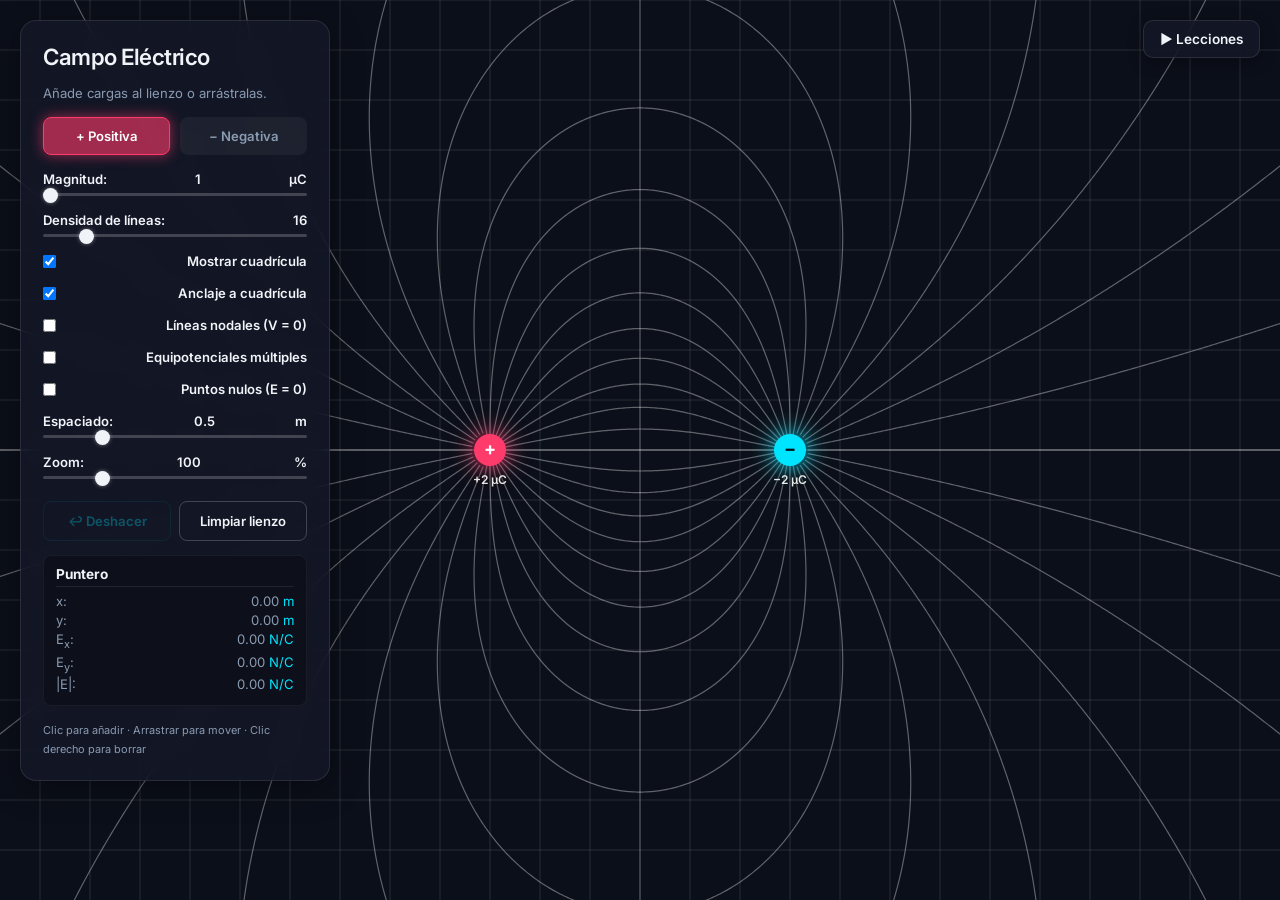
==== commit 538cca27: "Botón Deshacer con historial de 30 pasos - Botón ↩ Deshacer junto a Limpiar lienzo (deshabilitado cu" ====
--- a/visualizador_completo.html
+++ b/visualizador_completo.html
@@ -114,14 +114,18 @@
         input[type=range]::-webkit-slider-thumb { -webkit-appearance: none; height: 15px; width: 15px; border-radius: 50%; background: var(--text-main); cursor: pointer; margin-top: -5.5px; box-shadow: 0 0 4px rgba(255,255,255,0.4); }
         input[type=range]::-webkit-slider-runnable-track { width: 100%; height: 3px; cursor: pointer; background: rgba(255,255,255,0.2); border-radius: 2px; }
 
+        .action-row { display: flex; gap: 8px; margin-top: 6px; }
         .action-btn {
+            flex: 1;
             background: transparent;
             color: var(--text-main);
             border: 1px solid rgba(255,255,255,0.2);
             padding: 11px;
-            margin-top: 6px;
         }
         .action-btn:hover { background: rgba(255,255,255,0.05); border-color: rgba(255,255,255,0.4); }
+        .action-btn:disabled { opacity: 0.3; cursor: default; }
+        .undo-btn { color: var(--accent-neg); border-color: rgba(0,229,255,0.25); }
+        .undo-btn:not(:disabled):hover { background: rgba(0,229,255,0.06); border-color: rgba(0,229,255,0.5); }
 
         .info-panel {
             background: rgba(0,0,0,0.25);
@@ -358,20 +362,60 @@
         }
         .exit-challenge-btn:hover { border-color: rgba(255,255,255,0.3); color: var(--text-main); }
 
+        /* ── Mobile handle (hidden on desktop) ── */
+        .mobile-handle { display: none; }
+
         /* ── Responsive ── */
-        @media (max-width: 768px) {
-            #controlPanel { top: auto; bottom: 80px; left: 10px; width: calc(100% - 20px); max-height: 50vh; }
-            .lesson-panel { top: auto; bottom: 80px; right: 10px; width: calc(100% - 20px); max-height: 50vh; }
-            .lessons-toggle-btn { top: auto; bottom: 20px; right: 10px; }
-            .challenge-bar { bottom: 10px; min-width: unset; max-width: calc(100vw - 20px); left: 10px; transform: none; }
+        @media (max-width: 640px) {
+            #controlPanel {
+                position: fixed;
+                bottom: 0; left: 0; right: 0;
+                width: 100%; top: auto;
+                max-height: 75vh;
+                border-radius: 16px 16px 0 0;
+                padding: 0 16px 24px;
+                transform: translateY(calc(100% - 80px));
+                transition: transform 0.35s cubic-bezier(0.32, 0.72, 0, 1);
+                z-index: 20; overflow-y: auto; gap: 14px;
+            }
+            #controlPanel.mobile-open { transform: translateY(0); }
+            #controlPanel > h1, #controlPanel > p,
+            #controlPanel .legend, #controlPanel .info-panel { display: none; }
+            .mobile-handle {
+                display: flex; flex-direction: column; align-items: center; gap: 8px;
+                cursor: pointer; position: sticky; top: 0;
+                background: var(--panel-bg); backdrop-filter: blur(14px); -webkit-backdrop-filter: blur(14px);
+                margin: 0 -16px; padding: 10px 16px; z-index: 1;
+            }
+            .mobile-handle-pill { width: 36px; height: 4px; background: rgba(255,255,255,0.25); border-radius: 2px; }
+            .charge-btn { padding: 14px 10px; font-size: 0.88rem; }
+            button { min-height: 44px; }
+            .collapsible-btn, .nav-btn, .hint-btn, .icon-btn, .eval-btn, .exit-challenge-btn { min-height: 36px; }
+            input[type=range]::-webkit-slider-thumb { height: 24px; width: 24px; margin-top: -10.5px; }
+            .lesson-panel {
+                top: 0; right: 0; bottom: 0; left: 0;
+                width: 100%; max-height: 100%; border-radius: 0; z-index: 30;
+            }
+            .lesson-panel.hidden { transform: translateX(105%); opacity: 1; }
+            .lessons-toggle-btn { top: 12px; right: 12px; bottom: auto; z-index: 25; padding: 10px 14px; }
+            .lessons-toggle-btn.panel-open { opacity: 0; pointer-events: none; }
+            .challenge-bar {
+                bottom: 88px; left: 8px; right: 8px;
+                min-width: unset; max-width: unset; width: auto; transform: none;
+            }
+            .challenge-bar-content { flex-direction: column; align-items: flex-start; gap: 8px; }
+            .challenge-controls { width: 100%; justify-content: flex-end; }
         }
     </style>
 </head>
 <body>
     <canvas id="simulationCanvas"></canvas>
 
-    <!-- Panel de controles (izquierda) -->
+    <!-- Panel de controles (izquierda / drawer inferior en móvil) -->
     <div id="controlPanel" class="glass-panel">
+        <div class="mobile-handle" id="mobileHandle">
+            <div class="mobile-handle-pill"></div>
+        </div>
         <h1>Campo Eléctrico</h1>
         <p>Añade cargas al lienzo o arrástralas.</p>
 
@@ -417,7 +461,10 @@
                 <input type="range" id="zoomLevel" min="20" max="400" step="10" value="100">
             </div>
 
-            <button id="btnClear" class="action-btn">Limpiar lienzo</button>
+            <div class="action-row">
+                <button id="btnUndo" class="action-btn undo-btn" disabled>&#8617; Deshacer</button>
+                <button id="btnClear" class="action-btn">Limpiar lienzo</button>
+            </div>
         </div>
 
         <div class="info-panel">
@@ -430,7 +477,7 @@
         </div>
 
         <div class="legend">
-            <small>Clic para añadir · Arrastrar para mover · Clic derecho para borrar</small>
+            <small id="legendText">Clic para añadir · Arrastrar para mover · Clic derecho para borrar</small>
         </div>
     </div>
 
@@ -856,6 +903,7 @@
     const zoomSlider       = document.getElementById('zoomLevel');
     const zoomValue        = document.getElementById('zoomValue');
     const btnClear         = document.getElementById('btnClear');
+    const btnUndo          = document.getElementById('btnUndo');
     const valX   = document.getElementById('valX');
     const valY   = document.getElementById('valY');
     const valEx  = document.getElementById('valEx');
@@ -931,9 +979,29 @@
         scheduleRender();
     });
     btnClear.addEventListener('click', () => {
+        _saveHistory();
         charges = [];
         cameraX = 0; cameraY = 0;
         scheduleRender();
+    });
+
+    // ─── Undo history ──────────────────────────────────────────────────────────
+
+    const _history = [];
+    function _saveHistory() {
+        _history.push(charges.map(c => ({...c})));
+        if (_history.length > 30) _history.shift();
+        btnUndo.disabled = false;
+    }
+    function undo() {
+        if (!_history.length) return;
+        charges = _history.pop();
+        btnUndo.disabled = _history.length === 0;
+        scheduleRender();
+    }
+    btnUndo.addEventListener('click', undo);
+    document.addEventListener('keydown', e => {
+        if ((e.ctrlKey || e.metaKey) && e.key === 'z') { e.preventDefault(); undo(); }
     });
 
     // ─── Canvas interaction ────────────────────────────────────────────────────
@@ -1009,6 +1077,7 @@
 
     canvas.addEventListener('mouseup', e => {
         if (!hasMoved && !isDragging) {
+            _saveHistory();
             const sn = getSnappedCoords(e.clientX, e.clientY);
             const cx = width/2 + cameraX, cy = height/2 + cameraY;
             charges.push({
@@ -1034,8 +1103,77 @@
             const dx = e.clientX - c.x, dy = e.clientY - c.y;
             return Math.sqrt(dx*dx + dy*dy) < chargeRadiusBase + c.q * 2 + 5;
         });
-        if (idx !== -1) { charges.splice(idx, 1); scheduleRender(); }
+        if (idx !== -1) { _saveHistory(); charges.splice(idx, 1); scheduleRender(); }
     });
+
+    // ─── Touch support ─────────────────────────────────────────────────────────
+
+    let _pinchStartDist = 0, _pinchStartZoom = 80;
+    let _longPressTimer = 0;
+
+    function _fakeMouseEvent(type, clientX, clientY, button = 0) {
+        return new MouseEvent(type, {clientX, clientY, button, buttons: button === 0 ? 1 : 0, bubbles: true, cancelable: true});
+    }
+
+    canvas.addEventListener('touchstart', e => {
+        e.preventDefault();
+        if (e.touches.length === 1) {
+            const {clientX, clientY} = e.touches[0];
+            _longPressTimer = setTimeout(() => {
+                const idx = charges.findIndex(c => {
+                    const dx = clientX - c.x, dy = clientY - c.y;
+                    return Math.sqrt(dx*dx + dy*dy) < chargeRadiusBase + c.q * 2 + 14;
+                });
+                if (idx !== -1) { _saveHistory(); charges.splice(idx, 1); hasMoved = true; scheduleRender(); }
+            }, 450);
+            canvas.dispatchEvent(_fakeMouseEvent('mousedown', clientX, clientY));
+        } else if (e.touches.length === 2) {
+            clearTimeout(_longPressTimer);
+            _pinchStartDist = Math.hypot(
+                e.touches[0].clientX - e.touches[1].clientX,
+                e.touches[0].clientY - e.touches[1].clientY
+            );
+            _pinchStartZoom = pixelsPerMeter;
+            isMouseDown = false; isDragging = false; isPanning = false; draggedCharge = null;
+        }
+    }, {passive: false});
+
+    canvas.addEventListener('touchmove', e => {
+        e.preventDefault();
+        clearTimeout(_longPressTimer);
+        if (e.touches.length === 1) {
+            const {clientX, clientY} = e.touches[0];
+            canvas.dispatchEvent(_fakeMouseEvent('mousemove', clientX, clientY));
+        } else if (e.touches.length === 2) {
+            const dist = Math.hypot(
+                e.touches[0].clientX - e.touches[1].clientX,
+                e.touches[0].clientY - e.touches[1].clientY
+            );
+            pixelsPerMeter = Math.max(20, Math.min(400, _pinchStartZoom * dist / _pinchStartDist));
+            zoomSlider.value = pixelsPerMeter;
+            zoomValue.textContent = Math.round(pixelsPerMeter);
+            updateChargePixels();
+            if (challengeActive) updateTargetChargePixels();
+            scheduleRender();
+        }
+    }, {passive: false});
+
+    canvas.addEventListener('touchend', e => {
+        e.preventDefault();
+        clearTimeout(_longPressTimer);
+        if (e.touches.length === 0 && e.changedTouches.length >= 1) {
+            const {clientX, clientY} = e.changedTouches[0];
+            canvas.dispatchEvent(_fakeMouseEvent('mouseup', clientX, clientY));
+        }
+    }, {passive: false});
+
+    // ─── Mobile panel drawer ────────────────────────────────────────────────────
+
+    const controlPanel = document.getElementById('controlPanel');
+    const mobileHandle = document.getElementById('mobileHandle');
+    if (mobileHandle) {
+        mobileHandle.addEventListener('click', () => controlPanel.classList.toggle('mobile-open'));
+    }
 
     // ─── Init ──────────────────────────────────────────────────────────────────
 
@@ -1043,6 +1181,10 @@
     charges.push({x_m:  1.5, y_m: 0, x: 0, y: 0, q: 2, sign: -1});
 
     window.addEventListener('load', () => {
+        if ('ontouchstart' in window) {
+            const leg = document.getElementById('legendText');
+            if (leg) leg.textContent = 'Toca para añadir · Arrastra para mover · Mantén pulsado para borrar · Pellizca para zoom';
+        }
         resize();
         setTimeout(resize, 100);
         setTimeout(resize, 500);
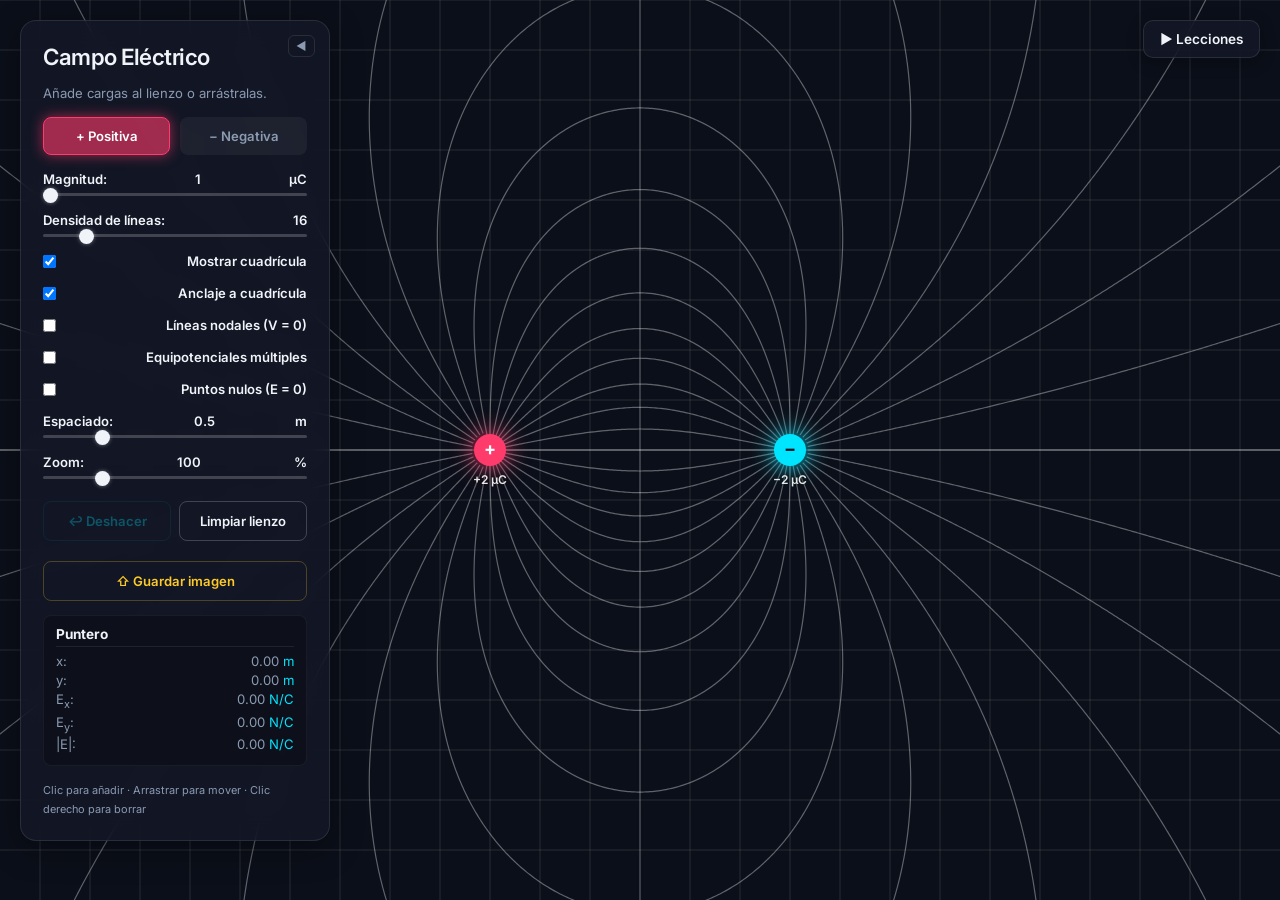
==== commit 584e5cc6: "Add pinch zoom fix, save image button, and desktop panel collapse - Fix: pinch zoom no longer create" ====
--- a/visualizador_completo.html
+++ b/visualizador_completo.html
@@ -126,6 +126,36 @@
         .action-btn:disabled { opacity: 0.3; cursor: default; }
         .undo-btn { color: var(--accent-neg); border-color: rgba(0,229,255,0.25); }
         .undo-btn:not(:disabled):hover { background: rgba(0,229,255,0.06); border-color: rgba(0,229,255,0.5); }
+        .share-btn { color: var(--accent-gold); border-color: rgba(255,202,40,0.25); margin-top: 4px; }
+        .share-btn:hover { background: rgba(255,202,40,0.06); border-color: rgba(255,202,40,0.5); }
+
+        /* ── Desktop panel collapse ── */
+        #controlPanel { transition: transform 0.3s ease; }
+        #controlPanel.desktop-collapsed { transform: translateX(calc(-100% - 30px)); }
+        .panel-collapse-btn {
+            display: none;
+            position: absolute; top: 14px; right: 14px;
+            background: transparent; border: 1px solid rgba(255,255,255,0.1);
+            color: var(--text-muted); border-radius: 6px; padding: 3px 7px;
+            font-size: 0.7rem; min-height: unset; cursor: pointer; z-index: 1;
+        }
+        .panel-collapse-btn:hover { color: var(--text-main); border-color: rgba(255,255,255,0.3); background: rgba(255,255,255,0.05); }
+        .panel-expand-btn {
+            position: absolute; left: 12px; top: 50%; transform: translateY(-50%);
+            z-index: 11; background: var(--panel-bg);
+            backdrop-filter: blur(14px); -webkit-backdrop-filter: blur(14px);
+            border: 1px solid var(--panel-border); border-radius: 10px;
+            color: var(--text-main); padding: 14px 10px; font-size: 0.9rem;
+            box-shadow: 0 4px 16px rgba(0,0,0,0.3);
+        }
+        .panel-expand-btn:hover { background: rgba(30,36,58,0.95); }
+
+        @media print {
+            #controlPanel, #lessonPanel, #challengeBar,
+            .lessons-toggle-btn, .panel-expand-btn { display: none !important; }
+            canvas { position: fixed; top: 0; left: 0; width: 100vw; height: 100vh; }
+        }
+        @media (min-width: 641px) { .panel-collapse-btn { display: block; } }
 
         .info-panel {
             background: rgba(0,0,0,0.25);
@@ -411,11 +441,15 @@
 <body>
     <canvas id="simulationCanvas"></canvas>
 
+    <!-- Botón flotante para expandir panel (solo desktop, cuando está colapsado) -->
+    <button id="btnExpandPanel" class="panel-expand-btn" hidden title="Mostrar controles">&#9654;</button>
+
     <!-- Panel de controles (izquierda / drawer inferior en móvil) -->
     <div id="controlPanel" class="glass-panel">
         <div class="mobile-handle" id="mobileHandle">
             <div class="mobile-handle-pill"></div>
         </div>
+        <button id="btnCollapsePanel" class="panel-collapse-btn" title="Ocultar controles">&#9664;</button>
         <h1>Campo Eléctrico</h1>
         <p>Añade cargas al lienzo o arrástralas.</p>
 
@@ -465,6 +499,7 @@
                 <button id="btnUndo" class="action-btn undo-btn" disabled>&#8617; Deshacer</button>
                 <button id="btnClear" class="action-btn">Limpiar lienzo</button>
             </div>
+            <button id="btnShare" class="action-btn share-btn">&#8679; Guardar imagen</button>
         </div>
 
         <div class="info-panel">
@@ -1109,7 +1144,7 @@
     // ─── Touch support ─────────────────────────────────────────────────────────
 
     let _pinchStartDist = 0, _pinchStartZoom = 80;
-    let _longPressTimer = 0;
+    let _longPressTimer = 0, _wasPinching = false;
 
     function _fakeMouseEvent(type, clientX, clientY, button = 0) {
         return new MouseEvent(type, {clientX, clientY, button, buttons: button === 0 ? 1 : 0, bubbles: true, cancelable: true});
@@ -1129,6 +1164,8 @@
             canvas.dispatchEvent(_fakeMouseEvent('mousedown', clientX, clientY));
         } else if (e.touches.length === 2) {
             clearTimeout(_longPressTimer);
+            _wasPinching = true;
+            hasMoved = true;
             _pinchStartDist = Math.hypot(
                 e.touches[0].clientX - e.touches[1].clientX,
                 e.touches[0].clientY - e.touches[1].clientY
@@ -1162,8 +1199,11 @@
         e.preventDefault();
         clearTimeout(_longPressTimer);
         if (e.touches.length === 0 && e.changedTouches.length >= 1) {
-            const {clientX, clientY} = e.changedTouches[0];
-            canvas.dispatchEvent(_fakeMouseEvent('mouseup', clientX, clientY));
+            if (!_wasPinching) {
+                const {clientX, clientY} = e.changedTouches[0];
+                canvas.dispatchEvent(_fakeMouseEvent('mouseup', clientX, clientY));
+            }
+            _wasPinching = false;
         }
     }, {passive: false});
 
@@ -1174,6 +1214,36 @@
     if (mobileHandle) {
         mobileHandle.addEventListener('click', () => controlPanel.classList.toggle('mobile-open'));
     }
+
+    // ─── Desktop panel collapse ─────────────────────────────────────────────────
+
+    const btnCollapsePanel = document.getElementById('btnCollapsePanel');
+    const btnExpandPanel   = document.getElementById('btnExpandPanel');
+    if (btnCollapsePanel) {
+        btnCollapsePanel.addEventListener('click', () => {
+            controlPanel.classList.add('desktop-collapsed');
+            btnExpandPanel.hidden = false;
+        });
+        btnExpandPanel.addEventListener('click', () => {
+            controlPanel.classList.remove('desktop-collapsed');
+            btnExpandPanel.hidden = true;
+        });
+    }
+
+    // ─── Share / save image ─────────────────────────────────────────────────────
+
+    document.getElementById('btnShare').addEventListener('click', () => {
+        canvas.toBlob(async blob => {
+            const file = new File([blob], 'campo-electrico.png', {type: 'image/png'});
+            if (navigator.canShare?.({files: [file]})) {
+                try { await navigator.share({title: 'Campo Eléctrico', files: [file]}); return; } catch {}
+            }
+            const a = Object.assign(document.createElement('a'), {
+                href: URL.createObjectURL(blob), download: 'campo-electrico.png'
+            });
+            a.click(); URL.revokeObjectURL(a.href);
+        }, 'image/png');
+    });
 
     // ─── Init ──────────────────────────────────────────────────────────────────
 
